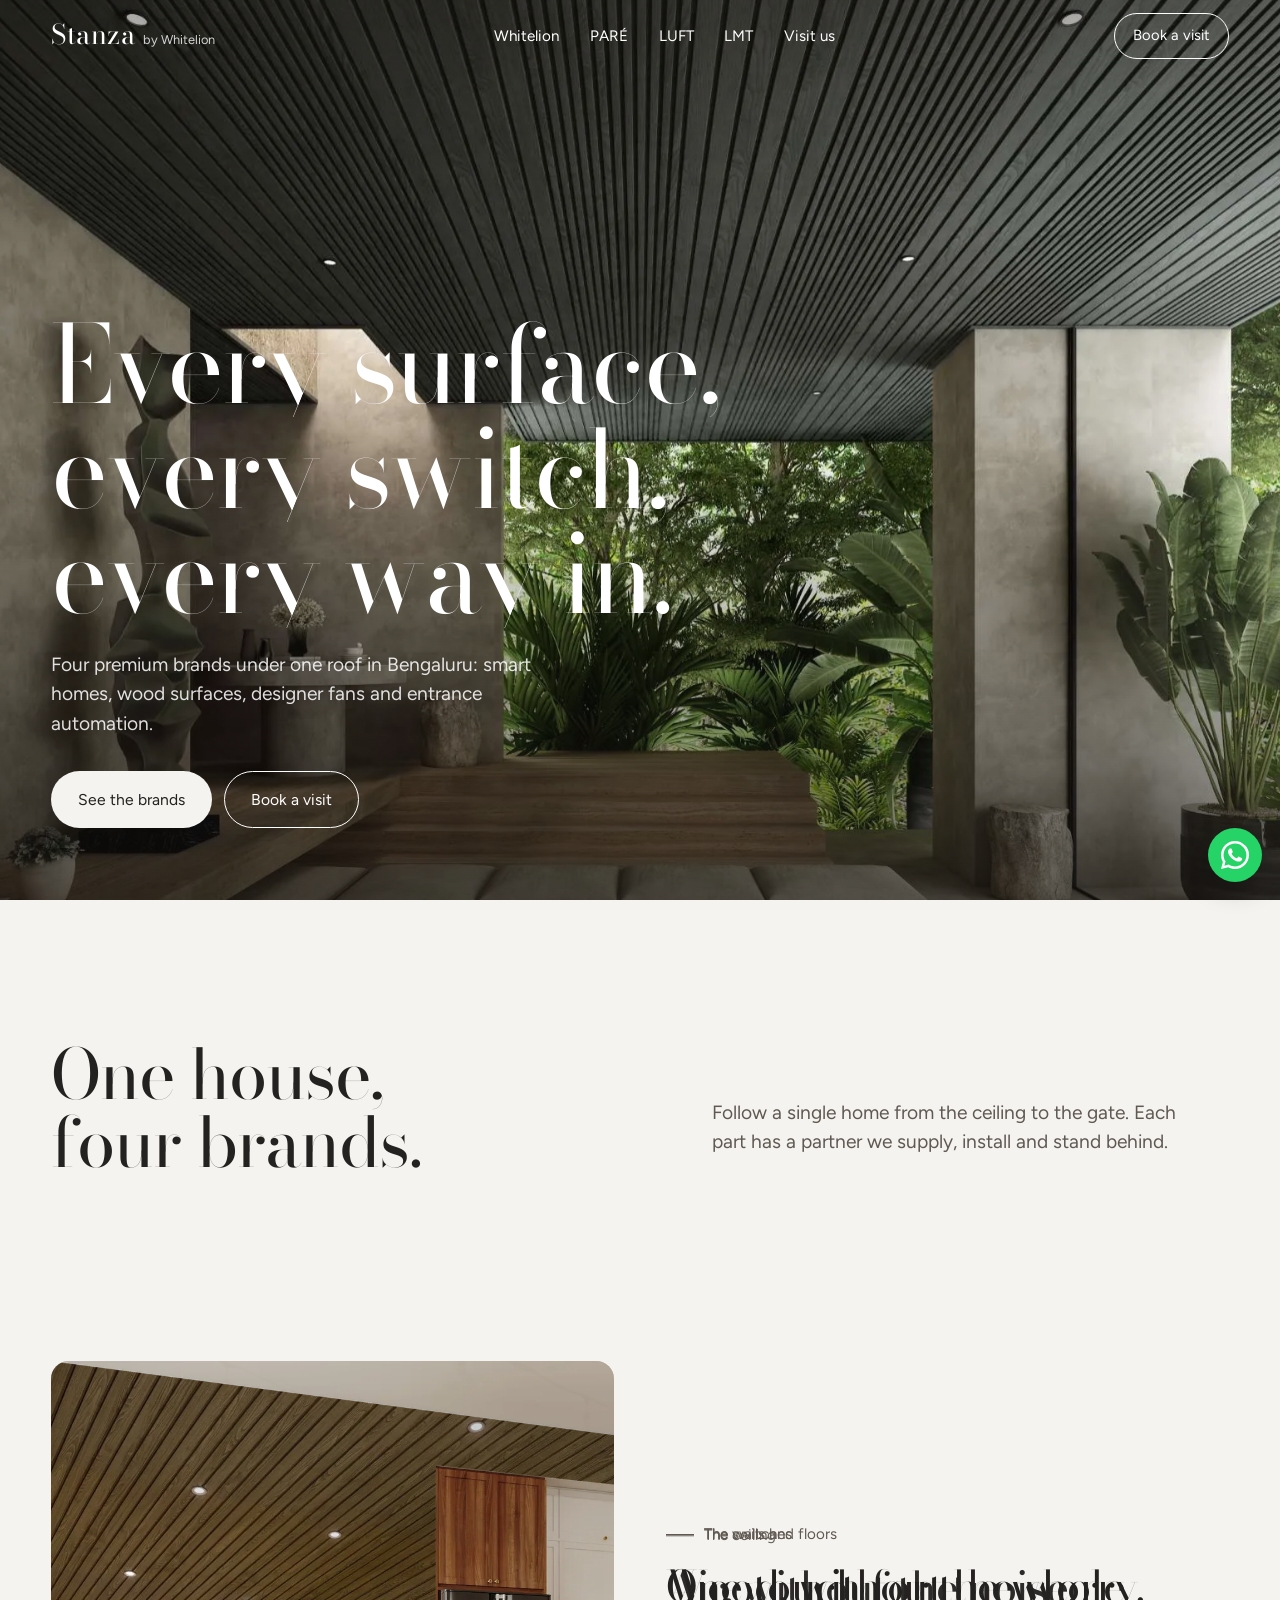
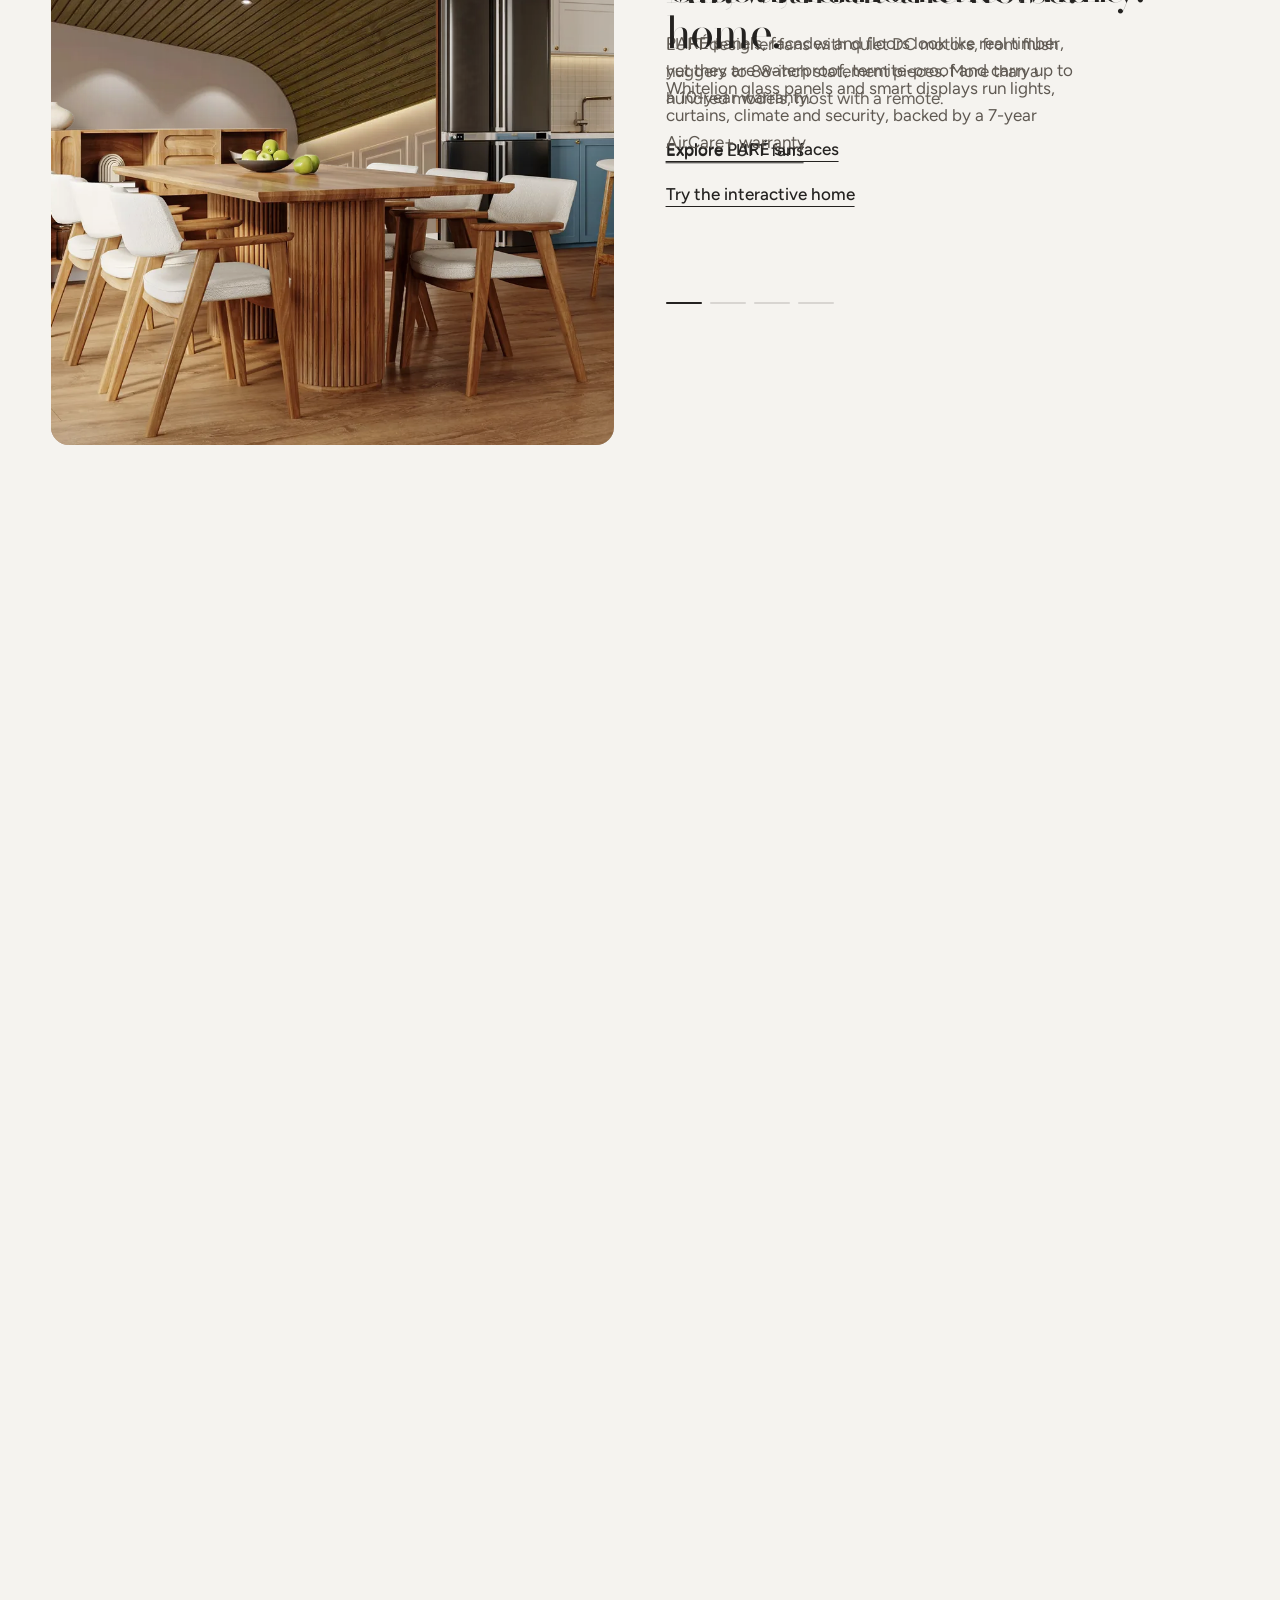
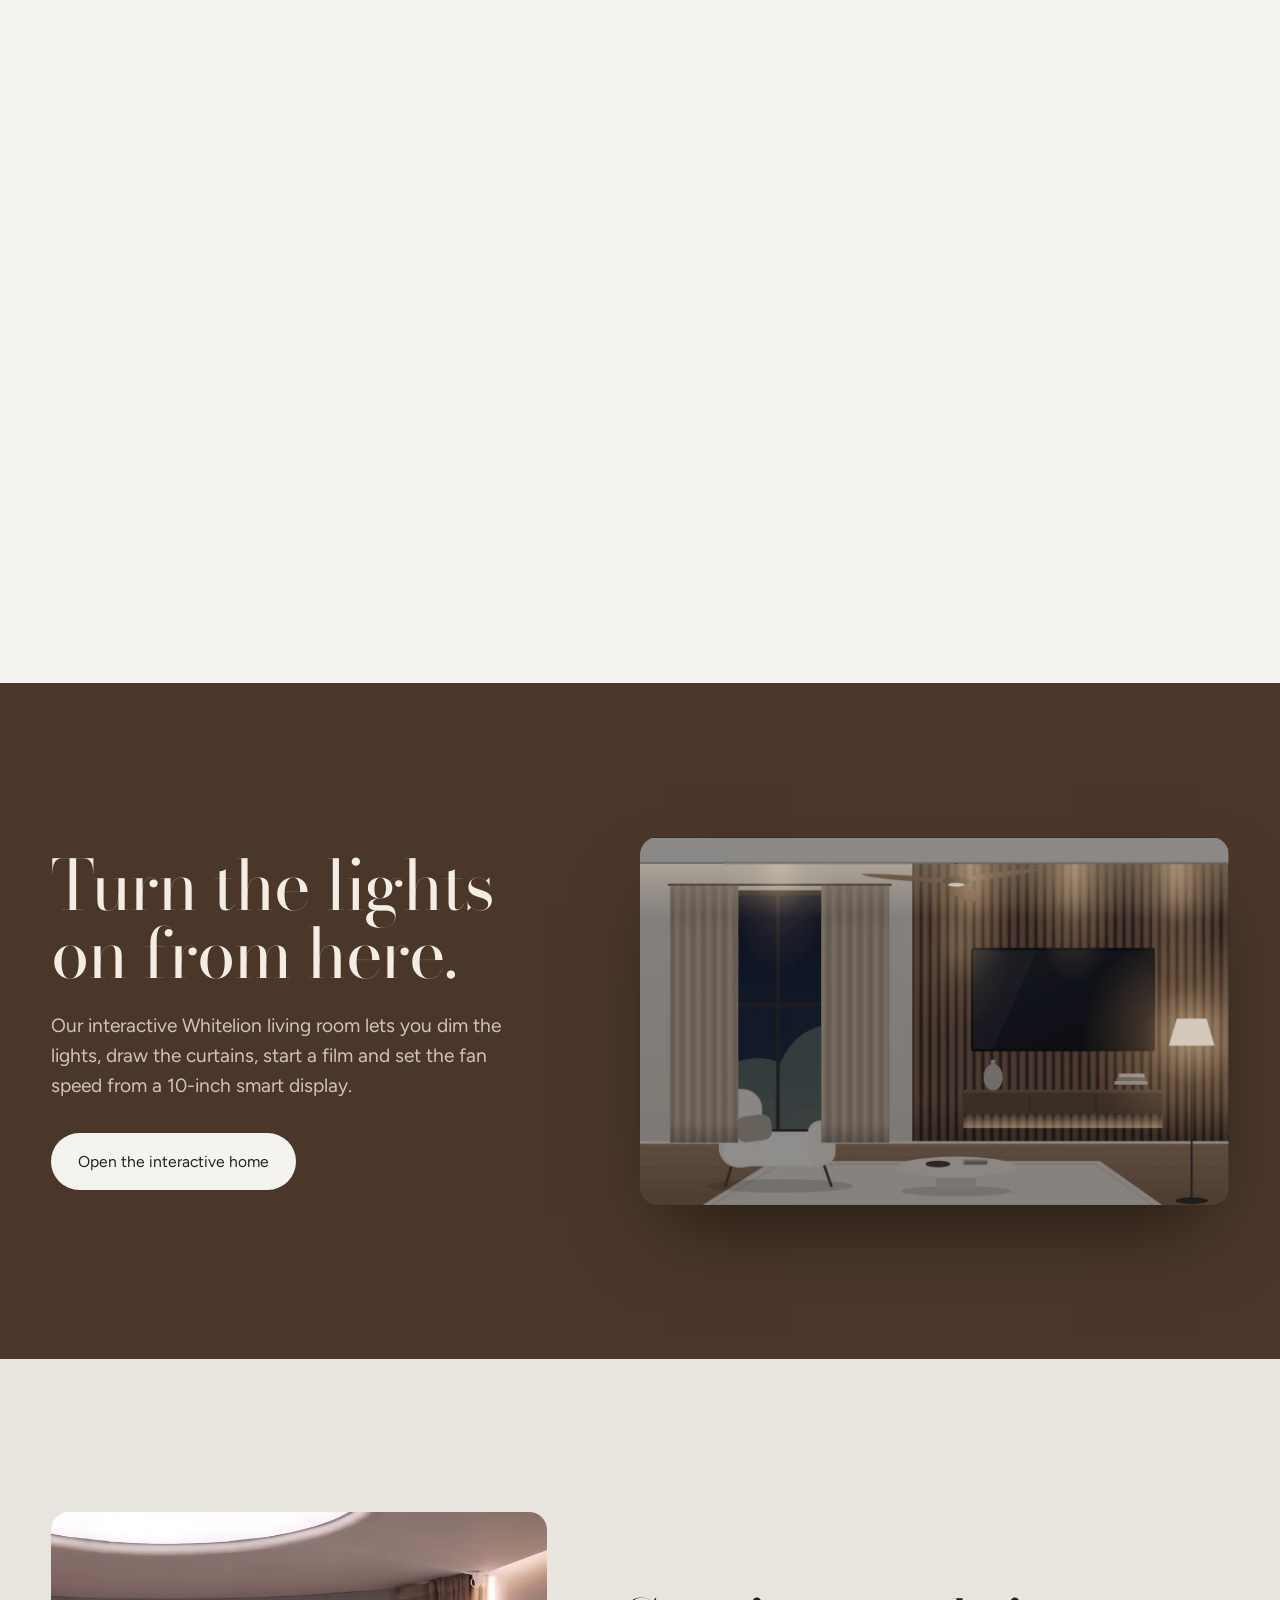
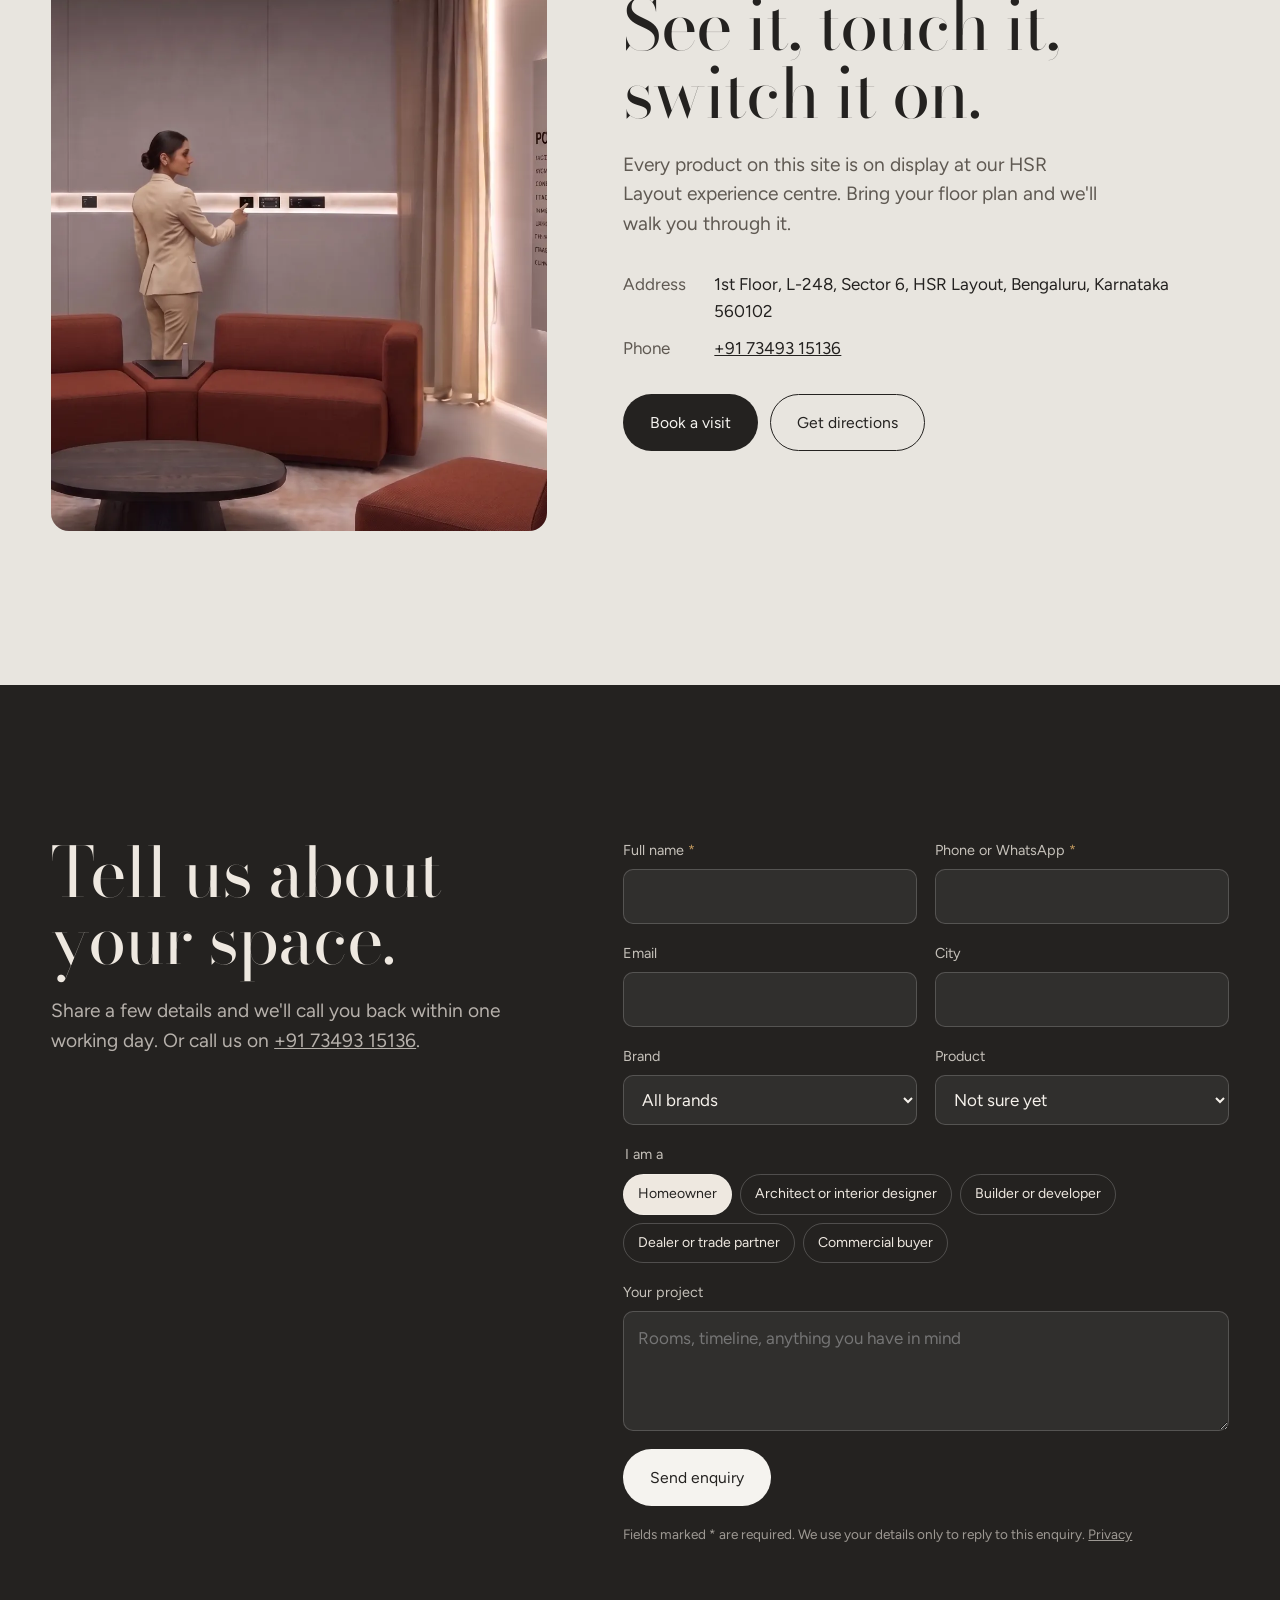
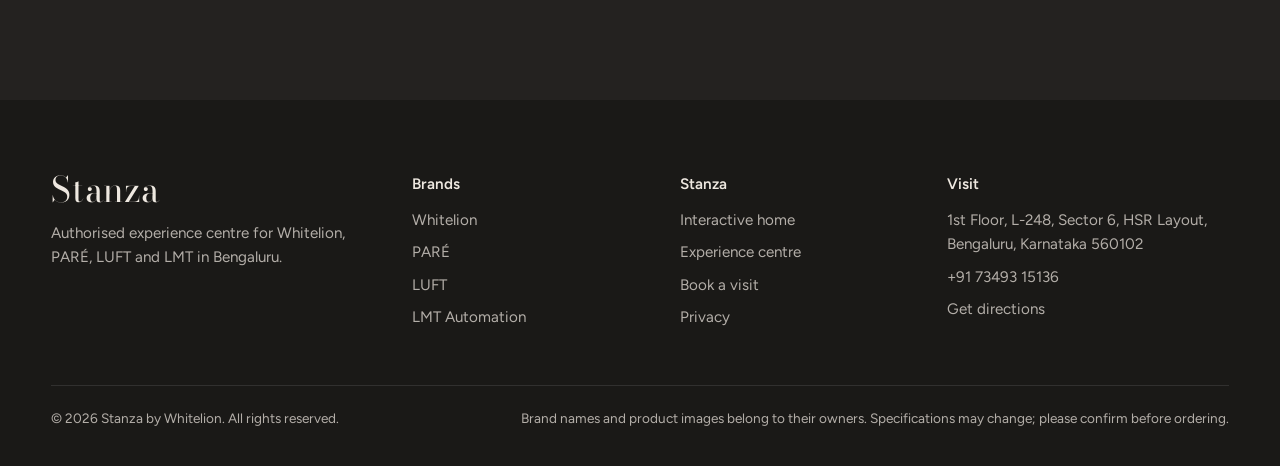
==== index.html @ 54a2aa12 "New Stanza by Whitelion website Static site: home, Whitelion (interactive home + series), PARÉ, LUFT" ====
<!doctype html>
<html lang="en-IN" class="no-js">
<head>
  <meta charset="utf-8">
  <meta name="viewport" content="width=device-width, initial-scale=1">
  <title>Stanza by Whitelion · Smart homes, surfaces, fans and automation in Bengaluru</title>
  <meta name="description" content="Experience centre in HSR Layout, Bengaluru for Whitelion smart homes, PARÉ wood-look surfaces, LUFT designer fans and LMT entrance automation.">
  <link rel="canonical" href="https://stanza-by-whitelion.netlify.app/">
  <meta property="og:type" content="website">
  <meta property="og:site_name" content="Stanza by Whitelion">
  <meta property="og:title" content="Stanza by Whitelion · Smart homes, surfaces, fans and automation in Bengaluru">
  <meta property="og:description" content="Experience centre in HSR Layout, Bengaluru for Whitelion smart homes, PARÉ wood-look surfaces, LUFT designer fans and LMT entrance automation.">
  <meta property="og:image" content="https://stanza-by-whitelion.netlify.app/img/home/hero.webp">
  <meta property="og:url" content="https://stanza-by-whitelion.netlify.app/">
  <meta name="twitter:card" content="summary_large_image">
  <meta name="theme-color" content="#E8E5DF">
  <link rel="icon" href="favicon.svg" type="image/svg+xml">
  <link rel="preload" href="assets/fonts/bodoni-moda.woff" as="font" type="font/woff" crossorigin>
  <link rel="preload" href="assets/fonts/figtree.woff" as="font" type="font/woff" crossorigin>
  <link rel="stylesheet" href="assets/css/style.css">
</head><body>
<a class="skip" href="#main">Skip to content</a>
<header class="site-header on-dark">
  <nav class="nav wrap" aria-label="Main">
    <a class="brand" href="index.html" aria-label="Stanza by Whitelion, home"><span class="brand-word">Stanza</span><span class="brand-by">by Whitelion</span></a>
    <ul class="nav-links"><li><a href="whitelion.html">Whitelion</a></li><li><a href="pare.html">PARÉ</a></li><li><a href="luft.html">LUFT</a></li><li><a href="lmt.html">LMT</a></li><li><a href="index.html#visit">Visit us</a></li></ul>
    <a class="nav-cta" href="#enquire">Book a visit</a>
    <button class="menu-btn" aria-label="Menu" aria-expanded="false"><span></span><span></span></button>
  </nav>
</header>
<main id="main">
<section class="hero" data-dark-hero>
  <div class="hero-media"><img src="img/home/hero.webp" alt="Open living space with a slatted PARÉ ceiling looking onto a tropical garden" fetchpriority="high"></div>
  <div class="hero-copy wrap">
    <h1 class="display h-xl"><span class="hero-line"><span>Every surface,</span></span><span class="hero-line"><span>every switch,</span></span><span class="hero-line"><span>every way in.</span></span></h1>
    <p class="lede">Four premium brands under one roof in Bengaluru: smart homes, wood surfaces, designer fans and entrance automation.</p>
    <div class="btn-row"><a class="btn btn-light" href="#story">See the brands</a><a class="btn btn-ghost" href="#enquire">Book a visit</a></div>
  </div>
</section>

<section class="story" id="story">
  <div class="wrap story-intro">
    <h2 class="display h-l reveal">One house,<br>four brands.</h2>
    <p class="lede reveal">Follow a single home from the ceiling to the gate. Each part has a partner we supply, install and stand behind.</p>
  </div>
  <div class="story-stage">
    <div class="story-pin wrap">
      <div class="story-pics"><img src="img/luft/line-room.webp" alt="Bright room with a slim black LUFT ceiling fan"><img src="img/pare/luxe-1.webp" alt="Living room with a PARÉ LUXE wood ceiling" loading=lazy><img src="img/whitelion/dining.webp" alt="Dining room with a Whitelion smart display on the wall" loading=lazy><img src="img/lmt/pergola-night.webp" alt="Louvered pergola lit at night" loading=lazy></div>
      <div><div class="story-texts"><article class="chapter" style="--pic:url(/img/luft/line-room.webp)"><p class="where">The ceiling</p><h3 class="display h-m">Air, without the noise.</h3><p>LUFT designer fans with quiet DC motors, from flush huggers to 88-inch statement pieces. More than a hundred models, most with a remote.</p><a class="link" href="luft.html">Explore LUFT fans</a></article><article class="chapter" style="--pic:url(/img/pare/luxe-1.webp)"><p class="where">The walls and floors</p><h3 class="display h-m">Wood, without the worry.</h3><p>PARÉ panels, facades and floors look like real timber, yet they are waterproof, termite-proof and carry up to a 10-year warranty.</p><a class="link" href="pare.html">Explore PARÉ surfaces</a></article><article class="chapter" style="--pic:url(/img/whitelion/dining.webp)"><p class="where">The switches</p><h3 class="display h-m">One touch for the whole home.</h3><p>Whitelion glass panels and smart displays run lights, curtains, climate and security, backed by a 7-year AirCare+ warranty.</p><a class="link" href="whitelion.html#live">Try the interactive home</a></article><article class="chapter" style="--pic:url(/img/lmt/pergola-night.webp)"><p class="where">The way in</p><h3 class="display h-m">Arrivals that open themselves.</h3><p>LMT automates gates, garage doors, pergolas and glass roofs, and builds custom moments like a floor that slides over a pool.</p><a class="link" href="lmt.html">Explore LMT automation</a></article></div><div class="story-progress" aria-hidden="true"><i></i><i></i><i></i><i></i></div></div>
    </div>
  </div>
</section>

<section class="teaser section">
  <div class="wrap">
    <div>
      <h2 class="display h-l reveal">Turn the lights on from here.</h2>
      <p class="lede reveal" style="margin:24px 0 32px">Our interactive Whitelion living room lets you dim the lights, draw the curtains, start a film and set the fan speed from a 10-inch smart display.</p>
      <a class="btn btn-light reveal" href="whitelion.html#live">Open the interactive home</a>
    </div>
    <a class="teaser-frame reveal" href="whitelion.html#live" aria-label="Open the interactive home"><img src="img/home/room-preview.webp" alt="Illustrated living room with curtains, a TV on a slatted wood wall, a floor lamp and a ceiling fan" loading="lazy"></a>
  </div>
</section>

<section class="visit section" id="visit">
  <div class="wrap">
    <div class="media reveal"><img src="img/home/experience-centre.webp" alt="Inside the Stanza experience centre" loading="lazy"></div>
    <div>
      <h2 class="display h-l reveal">See it, touch it, switch it on.</h2>
      <p class="lede reveal" style="margin-top:22px">Every product on this site is on display at our HSR Layout experience centre. Bring your floor plan and we'll walk you through it.</p>
      <dl class="reveal"><dt>Address</dt><dd>1st Floor, L-248, Sector 6, HSR Layout, Bengaluru, Karnataka 560102</dd><dt>Phone</dt><dd><a href="tel:+917349315136">+91 73493 15136</a></dd></dl>
      <div class="btn-row reveal"><a class="btn btn-solid" href="#enquire">Book a visit</a><a class="btn btn-ghost" href="https://www.google.com/maps/search/?api=1&query=L-248+Sector+6+HSR+Layout+Bengaluru+560102" target="_blank" rel="noopener">Get directions</a></div>
    </div>
  </div>
</section>

<section class="enquire section" id="enquire">
  <div class="wrap">
    <div>
      <h2 class="display h-l reveal">Tell us about your space.</h2>
      <p class="lede reveal" style="margin-top:22px">Share a few details and we'll call you back within one working day. Or call us on <a href="tel:+917349315136">+91 73493 15136</a>.</p>
    </div>
    <form class="form reveal" name="enquiry" method="POST" action="thanks.html" data-netlify="true" netlify-honeypot="company">
      <input type="hidden" name="form-name" value="enquiry">
      <p class="hidden-field"><label>Company <input name="company" tabindex="-1" autocomplete="off"></label></p>
      <div class="field"><label for="f-name">Full name <span class="req" aria-hidden="true">*</span></label><input id="f-name" name="name" autocomplete="name" required></div>
      <div class="field"><label for="f-phone">Phone or WhatsApp <span class="req" aria-hidden="true">*</span></label><input id="f-phone" name="phone" type="tel" autocomplete="tel" required></div>
      <div class="field"><label for="f-email">Email</label><input id="f-email" name="email" type="email" autocomplete="email"></div>
      <div class="field"><label for="f-city">City</label><input id="f-city" name="city" autocomplete="address-level2" value=""></div>
      <div class="field"><label for="f-brand">Brand</label><select id="f-brand" name="brand"><option value="">All brands</option><option>Whitelion</option><option>PARÉ</option><option>LUFT</option><option>LMT</option></select></div>
      <div class="field"><label for="f-product">Product</label><select id="f-product" name="product"><option value="">Not sure yet</option></select></div>
      <fieldset class="field full roles"><legend>I am a</legend><label><input type="radio" name="role" value="Homeowner" checked><span>Homeowner</span></label><label><input type="radio" name="role" value="Architect or interior designer"><span>Architect or interior designer</span></label><label><input type="radio" name="role" value="Builder or developer"><span>Builder or developer</span></label><label><input type="radio" name="role" value="Dealer or trade partner"><span>Dealer or trade partner</span></label><label><input type="radio" name="role" value="Commercial buyer"><span>Commercial buyer</span></label></fieldset>
      <div class="field full"><label for="f-project">Your project</label><textarea id="f-project" name="project" placeholder="Rooms, timeline, anything you have in mind"></textarea></div>
      <button class="btn btn-light" type="submit">Send enquiry</button>
      <p class="form-note">Fields marked * are required. We use your details only to reply to this enquiry. <a href="privacy.html">Privacy</a></p>
    </form>
  </div>
</section>
</main>
<footer class="site-footer">
  <div class="wrap">
    <div class="foot-grid">
      <div><a class="brand" href="index.html"><span class="brand-word">Stanza</span></a><p style="margin-top:14px;max-width:30ch">Authorised experience centre for Whitelion, PARÉ, LUFT and LMT in Bengaluru.</p></div>
      <div><h4>Brands</h4><ul><li><a href="whitelion.html">Whitelion</a></li><li><a href="pare.html">PARÉ</a></li><li><a href="luft.html">LUFT</a></li><li><a href="lmt.html">LMT Automation</a></li></ul></div>
      <div><h4>Stanza</h4><ul><li><a href="whitelion.html#live">Interactive home</a></li><li><a href="index.html#visit">Experience centre</a></li><li><a href="#enquire">Book a visit</a></li><li><a href="privacy.html">Privacy</a></li></ul></div>
      <div><h4>Visit</h4><ul><li>1st Floor, L-248, Sector 6, HSR Layout, Bengaluru, Karnataka 560102</li><li><a href="tel:+917349315136">+91 73493 15136</a></li><li><a href="https://www.google.com/maps/search/?api=1&query=L-248+Sector+6+HSR+Layout+Bengaluru+560102" target="_blank" rel="noopener">Get directions</a></li></ul></div>
    </div>
    <div class="foot-base"><span>© <span data-year>2026</span> Stanza by Whitelion. All rights reserved.</span><span>Brand names and product images belong to their owners. Specifications may change; please confirm before ordering.</span></div>
  </div>
</footer>
<a class="wa" href="https://wa.me/917349315136" target="_blank" rel="noopener" aria-label="Chat with us on WhatsApp"><svg viewBox="0 0 24 24" aria-hidden="true"><path d="M17.5 14.4c-.3-.1-1.8-.9-2-1-.3-.1-.5-.1-.7.1-.2.3-.8 1-.9 1.2-.2.2-.3.2-.6.1-.3-.1-1.3-.5-2.4-1.5-.9-.8-1.5-1.8-1.7-2.1-.2-.3 0-.5.1-.6l.4-.5c.1-.2.2-.3.3-.5.1-.2 0-.4 0-.5l-.9-2.2c-.2-.6-.5-.5-.7-.5h-.6c-.2 0-.5.1-.8.4-.3.3-1 1-1 2.5s1.1 2.9 1.2 3.1c.1.2 2.1 3.2 5.1 4.5.7.3 1.3.5 1.7.6.7.2 1.4.2 1.9.1.6-.1 1.8-.7 2-1.4.2-.7.2-1.3.2-1.4-.1-.1-.3-.2-.6-.3zM12 21.8c-1.8 0-3.5-.5-5-1.4l-.4-.2-3.7 1 1-3.6-.2-.4C2.7 15.6 2.2 13.8 2.2 12 2.2 6.6 6.6 2.2 12 2.2c2.6 0 5.1 1 6.9 2.9 1.8 1.8 2.9 4.3 2.9 6.9 0 5.4-4.4 9.8-9.8 9.8zm8.4-18.2C18.2 1.3 15.2 0 12 0 5.4 0 0 5.4 0 12c0 2.1.6 4.2 1.6 6L0 24l6.2-1.6c1.8 1 3.8 1.5 5.8 1.5 6.6 0 12-5.4 12-12 0-3.2-1.2-6.2-3.6-8.4z"/></svg></a>
<script src="assets/vendor/gsap.min.js"></script>
<script src="assets/vendor/ScrollTrigger.min.js"></script>
<script src="assets/js/main.js"></script>
</body>
</html>
---- assets/css/style.css ----
/* =========================================================
   STANZA BY WHITELION — main stylesheet
   1. Tokens (colours, fonts, spacing)  ← change the look here
   2. Base
   3. Header and navigation
   4. Shared building blocks
   5. Home page
   6. Brand pages
   7. Interactive Whitelion home
   8. Dialogs (product sheets)
   9. Enquiry form and footer
   10. Motion and accessibility
   ========================================================= */

/* ---------- 1. Tokens ---------- */
@font-face {
  font-family: "Bodoni Moda";
  src: url("../fonts/bodoni-moda.woff") format("woff");
  font-weight: 400 900;
  font-display: swap;
}
@font-face {
  font-family: "Figtree";
  src: url("../fonts/figtree.woff") format("woff");
  font-weight: 300 900;
  font-display: swap;
}

:root {
  /* Palette: limestone walls, graphite text, Whitelion greige, walnut wood, brass light */
  --limestone: #E8E5DF;   /* page background */
  --paper: #F5F3EF;       /* raised surfaces */
  --graphite: #242220;    /* main text */
  --muted: #5F5952;       /* secondary text (AA contrast on limestone) */
  --greige: #A99C8E;      /* Whitelion brand tone */
  --greige-deep: #8C7F71;
  --walnut: #4A3729;      /* deep wood, dark sections */
  --brass: #B8925A;       /* used only for light and focus */
  --line: rgba(36, 34, 32, 0.14);

  --display: "Bodoni Moda", "Didot", "Bodoni 72", Georgia, serif;
  --sans: "Figtree", "Helvetica Neue", Arial, sans-serif;

  --gutter: clamp(16px, 4vw, 56px);
  --max: 1320px;
  --ease: cubic-bezier(0.22, 1, 0.36, 1);   /* soft, Apple-like easing */
  --radius-s: 6px;
  --radius-l: 18px;
}

/* ---------- 2. Base ---------- */
*, *::before, *::after { box-sizing: border-box; }
html { -webkit-text-size-adjust: 100%; scroll-behavior: smooth; }
body {
  margin: 0;
  background: var(--limestone);
  color: var(--graphite);
  font-family: var(--sans);
  font-size: 17px;
  line-height: 1.6;
  -webkit-font-smoothing: antialiased;
  overflow-x: hidden;
}
img { display: block; max-width: 100%; height: auto; }
a { color: inherit; }
button { font: inherit; color: inherit; cursor: pointer; }
h1, h2, h3, h4 { margin: 0; font-weight: 400; }
p { margin: 0 0 1em; }

.display {
  font-family: var(--display);
  font-variation-settings: "opsz" 96;
  font-weight: 400;
  line-height: 0.98;
  letter-spacing: -0.015em;
}
.h-xl { font-size: clamp(3rem, 8.4vw, 8.2rem); }
.h-l  { font-size: clamp(2.4rem, 5.4vw, 5rem); }
.h-m  { font-size: clamp(1.9rem, 3.4vw, 3.1rem); line-height: 1.04; }
.h-s  { font-family: var(--display); font-variation-settings: "opsz" 28; font-size: 1.6rem; line-height: 1.15; }
.lede { font-size: clamp(1.08rem, 1.5vw, 1.3rem); line-height: 1.55; max-width: 40ch; color: var(--muted); }
.small { font-size: 0.875rem; color: var(--muted); }

.wrap { width: min(100% - 2 * var(--gutter), var(--max)); margin-inline: auto; }
.section { padding-block: clamp(80px, 12vw, 168px); }

.skip { position: absolute; left: -9999px; }
.skip:focus { left: 16px; top: 16px; z-index: 100; background: var(--paper); padding: 10px 16px; }

:focus-visible { outline: 2px solid var(--brass); outline-offset: 3px; }

/* ---------- 3. Header ---------- */
.site-header {
  position: fixed; inset: 0 0 auto; z-index: 50;
  transition: background-color .6s var(--ease), color .6s var(--ease), box-shadow .6s var(--ease);
  color: var(--graphite);
}
.site-header.on-dark { color: #fff; }
.site-header.scrolled {
  background: rgba(232, 229, 223, 0.82);
  backdrop-filter: saturate(1.4) blur(18px);
  -webkit-backdrop-filter: saturate(1.4) blur(18px);
  color: var(--graphite);
  box-shadow: 0 1px 0 var(--line);
}
.nav { display: flex; align-items: center; justify-content: space-between; height: 72px; gap: 24px; }
.brand { text-decoration: none; display: flex; align-items: baseline; gap: 8px; white-space: nowrap; }
.brand-word { font-family: var(--display); font-size: 1.7rem; letter-spacing: 0.02em; line-height: 1; }
.brand-by { font-size: 0.8rem; opacity: 0.8; }
.nav-links { display: flex; gap: clamp(16px, 2.4vw, 36px); list-style: none; margin: 0; padding: 0; }
.nav-links a { text-decoration: none; font-size: 0.95rem; padding: 6px 0; background: linear-gradient(currentColor, currentColor) 0 100% / 0 1px no-repeat; transition: background-size .5s var(--ease); }
.nav-links a:hover, .nav-links a[aria-current="page"] { background-size: 100% 1px; }
.nav-cta {
  text-decoration: none; font-size: 0.92rem; padding: 10px 18px; border-radius: 999px;
  border: 1px solid currentColor; transition: background-color .4s var(--ease), color .4s var(--ease);
}
.nav-cta:hover { background: var(--graphite); color: var(--paper); border-color: var(--graphite); }
.menu-btn { display: none; background: none; border: 0; padding: 10px; margin-right: -10px; }
.menu-btn span { display: block; width: 24px; height: 1.5px; background: currentColor; margin: 6px 0; transition: transform .4s var(--ease); }

@media (max-width: 900px) {
  .menu-btn { display: block; }
  .nav-links, .nav-cta { display: none; }
  .site-header.open { background: var(--limestone); color: var(--graphite); }
  .site-header.open .nav-links {
    display: flex; flex-direction: column; position: fixed; inset: 72px 0 0; background: var(--limestone);
    padding: 32px var(--gutter); gap: 8px;
  }
  .site-header.open .nav-links a { font-family: var(--display); font-size: 2.4rem; }
  .site-header.open .menu-btn span:first-child { transform: translateY(3.75px) rotate(45deg); }
  .site-header.open .menu-btn span:last-child { transform: translateY(-3.75px) rotate(-45deg); }
}

/* ---------- 4. Shared blocks ---------- */
.btn {
  display: inline-flex; align-items: center; gap: 10px; text-decoration: none;
  padding: 15px 26px; border-radius: 999px; font-size: 0.98rem; border: 1px solid transparent;
  transition: transform .5s var(--ease), background-color .4s var(--ease), color .4s var(--ease);
}
.btn-solid { background: var(--graphite); color: var(--paper); }
.btn-solid:hover { background: var(--walnut); }
.btn-ghost { border-color: currentColor; background: transparent; }
.btn-ghost:hover { background: rgba(255,255,255,0.12); }
.btn-light { background: var(--paper); color: var(--graphite); }
.btn-row { display: flex; flex-wrap: wrap; gap: 12px; }

.tag { display: inline-block; font-size: 0.82rem; padding: 4px 11px; border-radius: 999px; border: 1px solid var(--line); background: rgba(255,255,255,0.35); }
.tags { display: flex; flex-wrap: wrap; gap: 6px; }

/* Image that slowly zooms out as it scrolls into view (driven by main.js) */
.media { overflow: hidden; border-radius: var(--radius-l); background: #d6d0c7; }
.media img { width: 100%; height: 100%; object-fit: cover; }

/* Reveal: elements fade in once, controlled by main.js */
.reveal { opacity: 0; transform: translateY(28px); }
.no-js .reveal, .reduced .reveal { opacity: 1; transform: none; }

/* ---------- 5. Home ---------- */
.hero {
  position: relative; height: 100svh; min-height: 620px; color: #fff; overflow: hidden;
  display: flex; align-items: flex-end;
}
.hero-media { position: absolute; inset: 0; }
.hero-media img { width: 100%; height: 100%; object-fit: cover; transform-origin: 50% 60%; }
.hero::after {
  content: ""; position: absolute; inset: 0;
  background: linear-gradient(180deg, rgba(20,18,16,0.38) 0%, rgba(20,18,16,0) 30%, rgba(20,18,16,0) 48%, rgba(20,18,16,0.62) 100%);
}
.hero-copy { position: relative; z-index: 2; padding-bottom: clamp(40px, 8vh, 96px); }
.hero h1 { max-width: 11ch; }
.hero .lede { color: rgba(255,255,255,0.86); margin-top: 22px; }
.hero .btn-row { margin-top: 32px; }
.hero-line { display: block; overflow: hidden; }
.hero-line > span { display: block; }

/* "One house" story: one sticky stage, four chapters */
.story { position: relative; background: var(--paper); }
.story-intro { padding-block: clamp(80px, 11vw, 150px) clamp(40px, 6vw, 80px); display: grid; grid-template-columns: 1.2fr 1fr; gap: 40px; align-items: end; }
.story-stage { position: relative; }
.story-pin { height: 100svh; display: grid; grid-template-columns: 1fr 1fr; align-items: center; gap: clamp(24px, 4vw, 72px); }
.story-pics { position: relative; height: min(76svh, 760px); border-radius: var(--radius-l); overflow: hidden; background: #cfc8be; }
.story-pics img { position: absolute; inset: 0; width: 100%; height: 100%; object-fit: cover; opacity: 0; }
.story-pics img:first-child { opacity: 1; }
.story-texts { position: relative; min-height: 360px; }
.chapter { position: absolute; inset: 0 0 auto; opacity: 0; }
.chapter:first-child { opacity: 1; }
.chapter .where { font-size: 0.95rem; color: var(--muted); display: flex; gap: 10px; align-items: center; margin-bottom: 18px; }
.chapter .where::before { content: ""; width: 28px; height: 1px; background: currentColor; }
.chapter p { max-width: 38ch; color: var(--muted); margin-top: 20px; }
.chapter .link { display: inline-block; margin-top: 8px; font-weight: 500; text-underline-offset: 6px; }
.story-progress { display: flex; gap: 8px; margin-top: 40px; }
.story-progress i { display: block; width: 36px; height: 2px; background: var(--line); border-radius: 2px; overflow: hidden; }
.story-progress i::after { content: ""; display: block; height: 100%; width: 100%; background: var(--graphite); transform: scaleX(0); transform-origin: left; transition: transform .6s var(--ease); }
.story-progress i.on::after { transform: scaleX(1); }

@media (max-width: 900px) {
  .story-intro { grid-template-columns: 1fr; }
  .story-pin { height: auto; grid-template-columns: 1fr; gap: 0; }
  .story-pics { display: none; }
  .story-texts { min-height: 0; }
  .story-progress { display: none; }
  .chapter { position: static; opacity: 1; padding-bottom: 64px; }
  .chapter::before { content: ""; display: block; aspect-ratio: 4 / 3; border-radius: var(--radius-l); margin-bottom: 24px; background: var(--pic) center / cover; }
}

/* Teaser for the interactive home */
.teaser { background: var(--walnut); color: #F3EDE5; overflow: hidden; }
.teaser .wrap { display: grid; grid-template-columns: 1fr 1.15fr; gap: clamp(32px, 6vw, 96px); align-items: center; }
.teaser .lede { color: rgba(243, 237, 229, 0.78); }
.teaser-frame { border-radius: var(--radius-l); overflow: hidden; box-shadow: 0 40px 80px -30px rgba(0,0,0,0.6); }
@media (max-width: 900px) { .teaser .wrap { grid-template-columns: 1fr; } }

/* Experience centre */
.visit .wrap { display: grid; grid-template-columns: 0.9fr 1.1fr; gap: clamp(32px, 6vw, 96px); align-items: center; }
.visit .media { aspect-ratio: 4 / 5; }
.visit dl { display: grid; grid-template-columns: auto 1fr; gap: 10px 28px; margin: 32px 0; }
.visit dt { color: var(--muted); }
.visit dd { margin: 0; }
@media (max-width: 900px) { .visit .wrap { grid-template-columns: 1fr; } }

/* ---------- 6. Brand pages ---------- */
.brand-hero { padding-top: 140px; padding-bottom: clamp(48px, 8vw, 96px); }
.brand-hero .wrap { display: grid; grid-template-columns: 1fr 1.05fr; gap: clamp(32px, 5vw, 80px); align-items: end; }
.brand-hero .media { aspect-ratio: 5 / 4; }
.crumbs { font-size: 0.88rem; color: var(--muted); margin-bottom: 28px; }
.crumbs a { text-decoration: none; }
.crumbs a:hover { text-decoration: underline; }
.brand-hero .lede { margin-top: 24px; }
.facts { display: flex; gap: clamp(24px, 4vw, 56px); margin-top: 40px; padding-top: 24px; border-top: 1px solid var(--line); flex-wrap: wrap; }
.facts div { font-size: 0.92rem; color: var(--muted); max-width: 18ch; }
.facts strong { display: block; font-family: var(--display); font-weight: 400; font-size: 1.9rem; color: var(--graphite); line-height: 1.1; margin-bottom: 4px; }
@media (max-width: 900px) {
  .brand-hero { padding-top: 104px; }
  .brand-hero .wrap { grid-template-columns: 1fr; }
}

.section-head { display: grid; grid-template-columns: 1fr 1fr; gap: 32px; align-items: end; margin-bottom: clamp(40px, 6vw, 72px); }
.section-head .lede { justify-self: end; }
@media (max-width: 900px) { .section-head { grid-template-columns: 1fr; } .section-head .lede { justify-self: start; } }

/* Series grid (Whitelion) */
.series-grid { display: grid; grid-template-columns: repeat(12, 1fr); gap: 18px; }
.series-card {
  grid-column: span 4; position: relative; text-align: left; border: 0; padding: 0; background: var(--paper);
  border-radius: var(--radius-l); overflow: hidden; display: flex; flex-direction: column; min-height: 440px;
  transition: transform .7s var(--ease), box-shadow .7s var(--ease);
}
.series-card:nth-child(1), .series-card:nth-child(2) { grid-column: span 6; }
.series-card:hover { transform: translateY(-4px); box-shadow: 0 30px 60px -36px rgba(36,34,32,0.45); }
.series-card .pic { flex: 1; display: grid; place-items: center; padding: 28px; min-height: 260px; }
.series-card .pic img { max-height: 240px; width: auto; object-fit: contain; transition: transform 1s var(--ease); }
.series-card:hover .pic img { transform: scale(1.04); }
.series-card[data-tone="greige"] .pic { background: #B9AEA2; }
.series-card[data-tone="dark"] .pic { background: radial-gradient(120% 100% at 50% 0%, #DCD6CE, #C9C1B6); }
.series-card[data-tone="light"] .pic { background: #E2DDD5; }
.series-card .meta { padding: 22px 24px 26px; }
.series-card .kind { font-size: 0.85rem; color: var(--muted); }
.series-card h3 { font-family: var(--display); font-size: 1.75rem; line-height: 1.1; margin: 4px 0 8px; }
.series-card p { margin: 0; color: var(--muted); font-size: 0.95rem; }
.series-card .count { position: absolute; top: 18px; right: 18px; font-size: 0.8rem; background: rgba(245,243,239,0.85); padding: 4px 10px; border-radius: 999px; }
@media (max-width: 1000px) { .series-card, .series-card:nth-child(1), .series-card:nth-child(2) { grid-column: span 6; } }
@media (max-width: 640px) { .series-card, .series-card:nth-child(1), .series-card:nth-child(2) { grid-column: span 12; min-height: 0; } }

/* Six control methods */
.methods { display: grid; grid-template-columns: repeat(6, 1fr); border-top: 1px solid var(--line); }
.methods div { padding: 24px 18px 8px 0; border-right: 1px solid var(--line); margin-right: 18px; }
.methods div:last-child { border-right: 0; }
.methods strong { display: block; font-family: var(--display); font-weight: 400; font-size: 1.45rem; margin-bottom: 6px; }
.methods span { font-size: 0.9rem; color: var(--muted); }
@media (max-width: 1000px) { .methods { grid-template-columns: repeat(3, 1fr); } .methods div:nth-child(3) { border-right: 0; } }
@media (max-width: 560px) { .methods { grid-template-columns: 1fr 1fr; } .methods div { border-right: 0; } }

/* Warranty + installation band */
.care { background: var(--paper); }
.care .wrap { display: grid; grid-template-columns: 0.8fr 1.2fr; gap: clamp(32px, 6vw, 96px); }
.care-badge { display: flex; gap: 24px; align-items: center; margin-top: 28px; }
.care-badge img { width: 120px; }
.steps { list-style: none; margin: 0; padding: 0; counter-reset: s; }
.steps li { counter-increment: s; display: grid; grid-template-columns: 56px 1fr; gap: 8px 16px; padding: 22px 0; border-top: 1px solid var(--line); }
.steps li::before { content: counter(s); font-family: var(--display); font-size: 1.6rem; line-height: 1.1; color: var(--greige-deep); grid-row: span 2; }
.steps strong { font-weight: 600; }
.steps p { margin: 0; color: var(--muted); }
@media (max-width: 900px) { .care .wrap { grid-template-columns: 1fr; } }

/* PARÉ series switcher */
.tabs { display: flex; gap: 6px; flex-wrap: wrap; margin-bottom: 40px; position: sticky; top: 84px; z-index: 5; }
.tab { border: 1px solid var(--line); background: var(--paper); padding: 10px 18px; border-radius: 999px; font-size: 0.95rem; transition: background-color .4s var(--ease), color .4s var(--ease); }
.tab[aria-selected="true"] { background: var(--graphite); color: var(--paper); border-color: var(--graphite); }
.series-panel { display: grid; grid-template-columns: 1.15fr 1fr; gap: clamp(32px, 5vw, 72px); }
.series-panel[hidden] { display: none; }
.gallery { position: relative; }
.gallery .main { aspect-ratio: 4 / 3; border-radius: var(--radius-l); overflow: hidden; position: relative; background: #d6d0c7; }
.gallery .main img { position: absolute; inset: 0; width: 100%; height: 100%; object-fit: cover; transition: opacity .9s var(--ease), transform 1.6s var(--ease); }
.gallery .main img.out { opacity: 0; transform: scale(1.04); }
.thumbs { display: flex; gap: 8px; margin-top: 10px; }
.thumbs button { border: 0; padding: 0; width: 76px; aspect-ratio: 4 / 3; border-radius: var(--radius-s); overflow: hidden; opacity: 0.55; transition: opacity .4s; background: none; }
.thumbs button[aria-pressed="true"], .thumbs button:hover { opacity: 1; }
.thumbs img { width: 100%; height: 100%; object-fit: cover; }
.panel-copy h3 { font-family: var(--display); font-size: clamp(2.2rem, 4vw, 3.4rem); line-height: 1; }
.panel-copy .kind { color: var(--muted); margin: 10px 0 18px; }
.warranty-pill { display: inline-flex; align-items: center; gap: 8px; margin: 6px 0 22px; padding: 8px 14px; border-radius: 999px; background: var(--walnut); color: #F3EDE5; font-size: 0.9rem; }
.warranty-pill.unknown { background: transparent; color: var(--muted); border: 1px dashed var(--line); }
.list-plain { list-style: none; padding: 0; margin: 0 0 28px; }
.list-plain li { padding: 12px 0; border-top: 1px solid var(--line); display: grid; grid-template-columns: 9rem 1fr; gap: 16px; }
.list-plain li b { font-weight: 600; }
.list-plain li span { color: var(--muted); }
.shades { display: flex; flex-wrap: wrap; gap: 10px; margin: 10px 0 28px; }
.shade { display: flex; flex-direction: column; gap: 6px; width: 72px; font-size: 0.75rem; color: var(--muted); line-height: 1.25; }
.shade i { display: block; height: 44px; border-radius: 4px; box-shadow: inset 0 0 0 1px rgba(0,0,0,0.08); background-image: repeating-linear-gradient(90deg, rgba(255,255,255,0.06) 0 3px, rgba(0,0,0,0.05) 3px 5px); }
.label { font-weight: 600; font-size: 0.95rem; margin-bottom: 6px; }
@media (max-width: 900px) { .series-panel { grid-template-columns: 1fr; } .tabs { top: 76px; overflow-x: auto; flex-wrap: nowrap; padding-bottom: 4px; } .tab { flex: none; } .list-plain li { grid-template-columns: 1fr; gap: 2px; } }

/* LUFT fan finder */
.finder { display: grid; grid-template-columns: 260px 1fr; gap: clamp(24px, 4vw, 56px); align-items: start; }
.filters { position: sticky; top: 96px; }
.filters fieldset { border: 0; padding: 0; margin: 0 0 26px; }
.filters legend { font-weight: 600; font-size: 0.95rem; margin-bottom: 10px; }
.chips { display: flex; flex-wrap: wrap; gap: 6px; }
.chip { border: 1px solid var(--line); background: var(--paper); border-radius: 999px; padding: 7px 13px; font-size: 0.88rem; transition: background-color .3s, color .3s; }
.chip[aria-pressed="true"] { background: var(--graphite); color: var(--paper); border-color: var(--graphite); }
.result-count { color: var(--muted); margin-bottom: 18px; }
.fan-grid { display: grid; grid-template-columns: repeat(auto-fill, minmax(220px, 1fr)); gap: 14px; }
.fan-card { border: 0; padding: 0; text-align: left; background: var(--paper); border-radius: var(--radius-l); overflow: hidden; transition: transform .6s var(--ease), box-shadow .6s var(--ease); }
.fan-card:hover { transform: translateY(-3px); box-shadow: 0 24px 50px -32px rgba(36,34,32,0.5); }
.fan-card .pic { aspect-ratio: 1; background: linear-gradient(180deg, #EFECE7, #E2DDD5); display: grid; place-items: center; padding: 18px; }
.fan-card .pic img { max-height: 100%; width: auto; object-fit: contain; }
.fan-card .pic.photo { padding: 0; }
.fan-card .pic.photo img { width: 100%; height: 100%; object-fit: cover; }
.fan-card .meta { padding: 14px 16px 18px; }
.fan-card h3 { font-family: var(--display); font-size: 1.3rem; line-height: 1.15; }
.fan-card .spec { font-size: 0.85rem; color: var(--muted); margin-top: 4px; }
.empty { padding: 48px; text-align: center; background: var(--paper); border-radius: var(--radius-l); color: var(--muted); }
@media (max-width: 860px) { .finder { grid-template-columns: 1fr; } .filters { position: static; } }

.install-tabs { display: grid; grid-template-columns: repeat(3, 1fr); gap: 18px; }
.install-tabs article { background: var(--paper); border-radius: var(--radius-l); padding: 28px; }
.install-tabs h3 { font-family: var(--display); font-size: 1.5rem; margin-bottom: 10px; }
.install-tabs p { color: var(--muted); margin: 0; }
@media (max-width: 900px) { .install-tabs { grid-template-columns: 1fr; } }

/* LMT groups */
.lmt-group { padding-block: clamp(56px, 8vw, 104px); border-top: 1px solid var(--line); }
.lmt-head { display: grid; grid-template-columns: 1fr 1fr; gap: 32px; align-items: end; margin-bottom: 40px; }
.lmt-items { display: grid; grid-template-columns: repeat(3, 1fr); gap: 18px; }
.lmt-item .media { aspect-ratio: 4 / 3; margin-bottom: 14px; }
.lmt-item h3 { font-family: var(--display); font-size: 1.45rem; line-height: 1.15; margin-bottom: 6px; }
.lmt-item p { color: var(--muted); font-size: 0.95rem; margin: 0; }
.lmt-item.text-only { background: var(--paper); border-radius: var(--radius-l); padding: 26px; }
@media (max-width: 1000px) { .lmt-items { grid-template-columns: 1fr 1fr; } }
@media (max-width: 640px) { .lmt-items { grid-template-columns: 1fr; } .lmt-head { grid-template-columns: 1fr; } }

/* Cross-links to the other brands */
.others { display: grid; grid-template-columns: repeat(3, 1fr); gap: 18px; }
.other { text-decoration: none; display: block; }
.other .media { aspect-ratio: 4 / 3; margin-bottom: 14px; }
.other .media img { transition: transform 1.2s var(--ease); }
.other:hover .media img { transform: scale(1.04); }
.other strong { font-family: var(--display); font-weight: 400; font-size: 1.6rem; display: block; }
.other span { color: var(--muted); font-size: 0.95rem; }
@media (max-width: 760px) { .others { grid-template-columns: 1fr; } }

/* ---------- 7. Interactive Whitelion home ---------- */
.live { background: #1C1A18; color: #EEE8E0; padding-block: clamp(72px, 10vw, 140px); }
.live .section-head .lede { color: rgba(238, 232, 224, 0.72); }
.live-grid { display: grid; grid-template-columns: minmax(0, 1.75fr) minmax(320px, 1fr); gap: clamp(20px, 3vw, 40px); align-items: center; }
.room { position: relative; border-radius: var(--radius-l); overflow: hidden; aspect-ratio: 16 / 10; background: #2a2622; box-shadow: 0 40px 90px -40px rgba(0,0,0,0.8); }
.room svg { display: block; width: 100%; height: 100%; }
.room-hint { position: absolute; left: 16px; bottom: 14px; font-size: 0.82rem; color: rgba(255,255,255,0.75); background: rgba(0,0,0,0.35); padding: 6px 12px; border-radius: 999px; backdrop-filter: blur(6px); }

/* The 10-inch AirDisplay mock-up */
.panel {
  background: linear-gradient(160deg, #3a3835, #121110 60%);
  border-radius: 26px; padding: 14px; box-shadow: 0 30px 70px -30px rgba(0,0,0,0.9), inset 0 1px 0 rgba(255,255,255,0.12);
}
.screen { border-radius: 16px; background: radial-gradient(140% 90% at 0% 0%, #2c2f35 0%, #15171b 60%); padding: 18px; color: #F1F1F1; font-family: var(--sans); }
.screen-top { display: flex; justify-content: space-between; align-items: baseline; margin-bottom: 14px; }
.screen-time { font-size: 1.9rem; font-weight: 300; letter-spacing: 0.02em; line-height: 1; }
.screen-room { font-size: 0.85rem; color: #A9ADB5; }
.tiles { display: grid; grid-template-columns: 1fr 1fr; gap: 10px; }
.tile {
  position: relative; border: 0; text-align: left; border-radius: 14px; padding: 14px; min-height: 104px;
  background: rgba(255,255,255,0.07); color: #E9E9EA; display: flex; flex-direction: column; justify-content: space-between;
  transition: background-color .5s var(--ease), color .5s var(--ease);
}
.tile.on { background: #F2EDE6; color: #1b1b1b; }
.tile .t-name { font-weight: 600; font-size: 0.95rem; }
.tile .t-state { font-size: 0.82rem; opacity: 0.7; }
.tile svg { width: 26px; height: 26px; }
.tile-wide { grid-column: span 2; min-height: 0; flex-direction: row; align-items: center; gap: 12px; }
.slider { flex: 1; -webkit-appearance: none; appearance: none; height: 30px; background: transparent; }
.slider::-webkit-slider-runnable-track { height: 6px; border-radius: 6px; background: linear-gradient(90deg, var(--brass) var(--v, 50%), rgba(255,255,255,0.18) var(--v, 50%)); }
.slider::-moz-range-track { height: 6px; border-radius: 6px; background: rgba(255,255,255,0.18); }
.slider::-moz-range-progress { height: 6px; border-radius: 6px; background: var(--brass); }
.slider::-webkit-slider-thumb { -webkit-appearance: none; width: 20px; height: 20px; margin-top: -7px; border-radius: 50%; background: #fff; box-shadow: 0 2px 6px rgba(0,0,0,0.4); }
.slider::-moz-range-thumb { width: 20px; height: 20px; border: 0; border-radius: 50%; background: #fff; }
.fan-speeds { display: flex; gap: 4px; }
.fan-speeds button { border: 0; width: 34px; height: 30px; border-radius: 8px; background: rgba(255,255,255,0.1); color: #ddd; font-size: 0.85rem; }
.fan-speeds button[aria-pressed="true"] { background: #F2EDE6; color: #111; }
.scenes { display: grid; grid-template-columns: repeat(4, 1fr); gap: 8px; margin-top: 12px; }
.scene { border: 1px solid rgba(255,255,255,0.14); background: transparent; color: #E9E9EA; border-radius: 12px; padding: 10px 4px; font-size: 0.8rem; transition: background-color .4s, color .4s; }
.scene[aria-pressed="true"] { background: var(--brass); border-color: var(--brass); color: #16130f; }
.daynight { display: flex; justify-content: center; gap: 6px; margin-top: 18px; }
.daynight button { border: 1px solid rgba(255,255,255,0.2); background: none; color: #ddd; border-radius: 999px; padding: 6px 14px; font-size: 0.82rem; }
.daynight button[aria-pressed="true"] { background: #EEE8E0; color: #1c1a18; }
.live-note { color: rgba(238,232,224,0.6); font-size: 0.85rem; margin-top: 18px; text-align: center; }
@media (max-width: 980px) { .live-grid { grid-template-columns: 1fr; } .panel { max-width: 520px; margin-inline: auto; width: 100%; } }

/* ---------- 8. Dialogs ---------- */
dialog.sheet {
  width: min(1100px, 100% - 24px); max-height: calc(100svh - 48px); padding: 0; border: 0; border-radius: 22px;
  background: var(--paper); color: var(--graphite); overflow: hidden; box-shadow: 0 50px 120px -30px rgba(0,0,0,0.5);
}
dialog.sheet::backdrop { background: rgba(28, 26, 24, 0.5); backdrop-filter: blur(6px); }
.sheet-inner { max-height: calc(100svh - 48px); overflow: auto; overscroll-behavior: contain; }
.sheet-head { position: sticky; top: 0; z-index: 2; display: flex; justify-content: space-between; align-items: center; gap: 16px; padding: 18px 24px; background: rgba(245,243,239,0.92); backdrop-filter: blur(10px); border-bottom: 1px solid var(--line); }
.sheet-head h2 { font-family: var(--display); font-size: 1.7rem; line-height: 1.1; }
.close { border: 1px solid var(--line); background: var(--paper); border-radius: 999px; width: 40px; height: 40px; font-size: 1.3rem; line-height: 1; flex: none; }
.sheet-body { padding: 24px; }
.product-list { display: grid; gap: 14px; }
.product { display: grid; grid-template-columns: 220px 1fr; gap: 24px; padding: 20px; border-radius: 16px; background: var(--limestone); }
.product .pic { background: #E2DDD5; border-radius: 12px; display: grid; place-items: center; padding: 14px; min-height: 180px; }
.product .pic img { max-height: 190px; width: auto; object-fit: contain; }
.product h3 { font-family: var(--display); font-size: 1.7rem; line-height: 1.1; }
.product .tagline { color: var(--muted); margin: 4px 0 10px; }
.product ul { margin: 8px 0 14px; padding-left: 18px; columns: 2; column-gap: 28px; font-size: 0.94rem; }
.product li { break-inside: avoid; margin-bottom: 3px; }
.product .row { display: flex; flex-wrap: wrap; gap: 6px 18px; align-items: center; font-size: 0.9rem; }
.product .row b { font-weight: 600; }
.sheet-foot { margin-top: 18px; padding: 20px; border-radius: 16px; background: var(--walnut); color: #F3EDE5; display: flex; gap: 18px; align-items: center; flex-wrap: wrap; justify-content: space-between; }
.sheet-foot img { width: 64px; }
@media (max-width: 720px) { .product { grid-template-columns: 1fr; } .product ul { columns: 1; } }

.fan-detail { display: grid; grid-template-columns: 1fr 1fr; gap: 24px; }
.fan-detail .pic { background: linear-gradient(180deg, #EFECE7, #E2DDD5); border-radius: 16px; display: grid; place-items: center; padding: 24px; aspect-ratio: 1; }
.fan-detail .pic img { max-height: 100%; object-fit: contain; }
.fan-detail .room-pic { border-radius: 16px; overflow: hidden; aspect-ratio: 1; }
.fan-detail .room-pic img { width: 100%; height: 100%; object-fit: cover; }
.spec-table { width: 100%; border-collapse: collapse; margin: 18px 0; }
.spec-table th, .spec-table td { text-align: left; padding: 11px 0; border-top: 1px solid var(--line); font-weight: 400; }
.spec-table th { color: var(--muted); width: 40%; }
@media (max-width: 720px) { .fan-detail { grid-template-columns: 1fr; } }

/* ---------- 9. Enquiry and footer ---------- */
.enquire { background: var(--graphite); color: #EEE8E0; }
.enquire .wrap { display: grid; grid-template-columns: 0.9fr 1.1fr; gap: clamp(32px, 6vw, 96px); }
.enquire .lede { color: rgba(238,232,224,0.72); }
.form { display: grid; grid-template-columns: 1fr 1fr; gap: 18px; }
.field { display: flex; flex-direction: column; gap: 7px; }
.field.full { grid-column: span 2; }
.field label, .field legend { font-size: 0.9rem; color: rgba(238,232,224,0.8); }
.req { color: var(--brass); }
.field input, .field select, .field textarea {
  font: inherit; color: #F5F1EB; background: rgba(255,255,255,0.06); border: 1px solid rgba(255,255,255,0.18);
  border-radius: 10px; padding: 13px 14px; transition: border-color .3s, background-color .3s;
}
.field select option { color: #111; }
.field input:focus, .field select:focus, .field textarea:focus { outline: none; border-color: var(--brass); background: rgba(255,255,255,0.1); }
.field textarea { min-height: 120px; resize: vertical; }
.roles { display: flex; flex-direction: row; flex-wrap: wrap; gap: 8px; border: 0; padding: 0; margin: 0; }
.roles legend { margin-bottom: 8px; }
.roles label { cursor: pointer; }
.roles input { position: absolute; opacity: 0; pointer-events: none; }
.roles span { display: inline-block; padding: 8px 14px; border: 1px solid rgba(255,255,255,0.2); border-radius: 999px; font-size: 0.88rem; color: #EEE8E0; transition: background-color .3s, color .3s; }
.roles input:checked + span { background: #EEE8E0; color: var(--graphite); }
.roles input:focus-visible + span { outline: 2px solid var(--brass); outline-offset: 2px; }
.form .btn { justify-self: start; }
.form-note { grid-column: span 2; font-size: 0.85rem; color: rgba(238,232,224,0.6); margin: 0; }
.hidden-field { display: none !important; }
@media (max-width: 760px) { .enquire .wrap { grid-template-columns: 1fr; } .form { grid-template-columns: 1fr; } .field.full, .form-note { grid-column: auto; } }

.site-footer { background: #1A1917; color: rgba(238,232,224,0.72); padding-block: 72px 36px; font-size: 0.95rem; }
.foot-grid { display: grid; grid-template-columns: 1.4fr 1fr 1fr 1.2fr; gap: 32px; }
.site-footer h4 { color: #EEE8E0; font-weight: 600; font-size: 0.95rem; margin-bottom: 12px; }
.site-footer ul { list-style: none; padding: 0; margin: 0; display: grid; gap: 8px; }
.site-footer a { text-decoration: none; }
.site-footer a:hover { color: #fff; text-decoration: underline; }
.site-footer .brand-word { color: #EEE8E0; font-size: 2.2rem; }
.foot-base { margin-top: 56px; padding-top: 22px; border-top: 1px solid rgba(255,255,255,0.1); display: flex; justify-content: space-between; gap: 16px; flex-wrap: wrap; font-size: 0.85rem; }
@media (max-width: 860px) { .foot-grid { grid-template-columns: 1fr 1fr; } }

.wa {
  position: fixed; right: 18px; bottom: 18px; z-index: 40; width: 54px; height: 54px; border-radius: 50%;
  background: #25D366; display: grid; place-items: center; box-shadow: 0 10px 30px -8px rgba(0,0,0,0.45);
  transition: transform .5s var(--ease);
}
.wa:hover { transform: scale(1.06); }
.wa svg { width: 28px; height: 28px; fill: #fff; }

/* ---------- 10. Motion and accessibility ---------- */
/* Smooth page-to-page cross-fade (Chrome, Edge, Safari 18+). Other browsers simply navigate normally. */
@view-transition { navigation: auto; }
::view-transition-old(root), ::view-transition-new(root) { animation-duration: .7s; animation-timing-function: cubic-bezier(0.22, 1, 0.36, 1); }

@media (prefers-reduced-motion: reduce) {
  *, *::before, *::after { animation-duration: 0.01ms !important; transition-duration: 0.01ms !important; scroll-behavior: auto !important; }
  .reveal { opacity: 1; transform: none; }
  @view-transition { navigation: none; }
}

/* Room details */
.room .hot { cursor: pointer; outline: none; }
.room .hot:focus-visible { stroke: var(--brass); stroke-width: 4; }
.room .film { animation: film 26s ease-in-out infinite alternate; }
@keyframes film { from { transform: translateX(0); } to { transform: translateX(-220px); } }
.sr-only { position: absolute; width: 1px; height: 1px; overflow: hidden; clip: rect(0 0 0 0); white-space: nowrap; }
.fan-card { display: flex; flex-direction: column; }
.fan-card .meta, .series-card .meta { display: block; }
.fan-card .pic:not(.photo) img, .fan-detail .pic img, .product .pic img { mix-blend-mode: multiply; }
/* On phones the room stays in view while you use the panel below it */
@media (max-width: 980px) {
  .live-grid > div:first-child { position: sticky; top: 64px; z-index: 3; background: #1C1A18; padding-top: 8px; }
  .room-hint { display: none; }
}
html:has(dialog[open]) { overflow: hidden; }
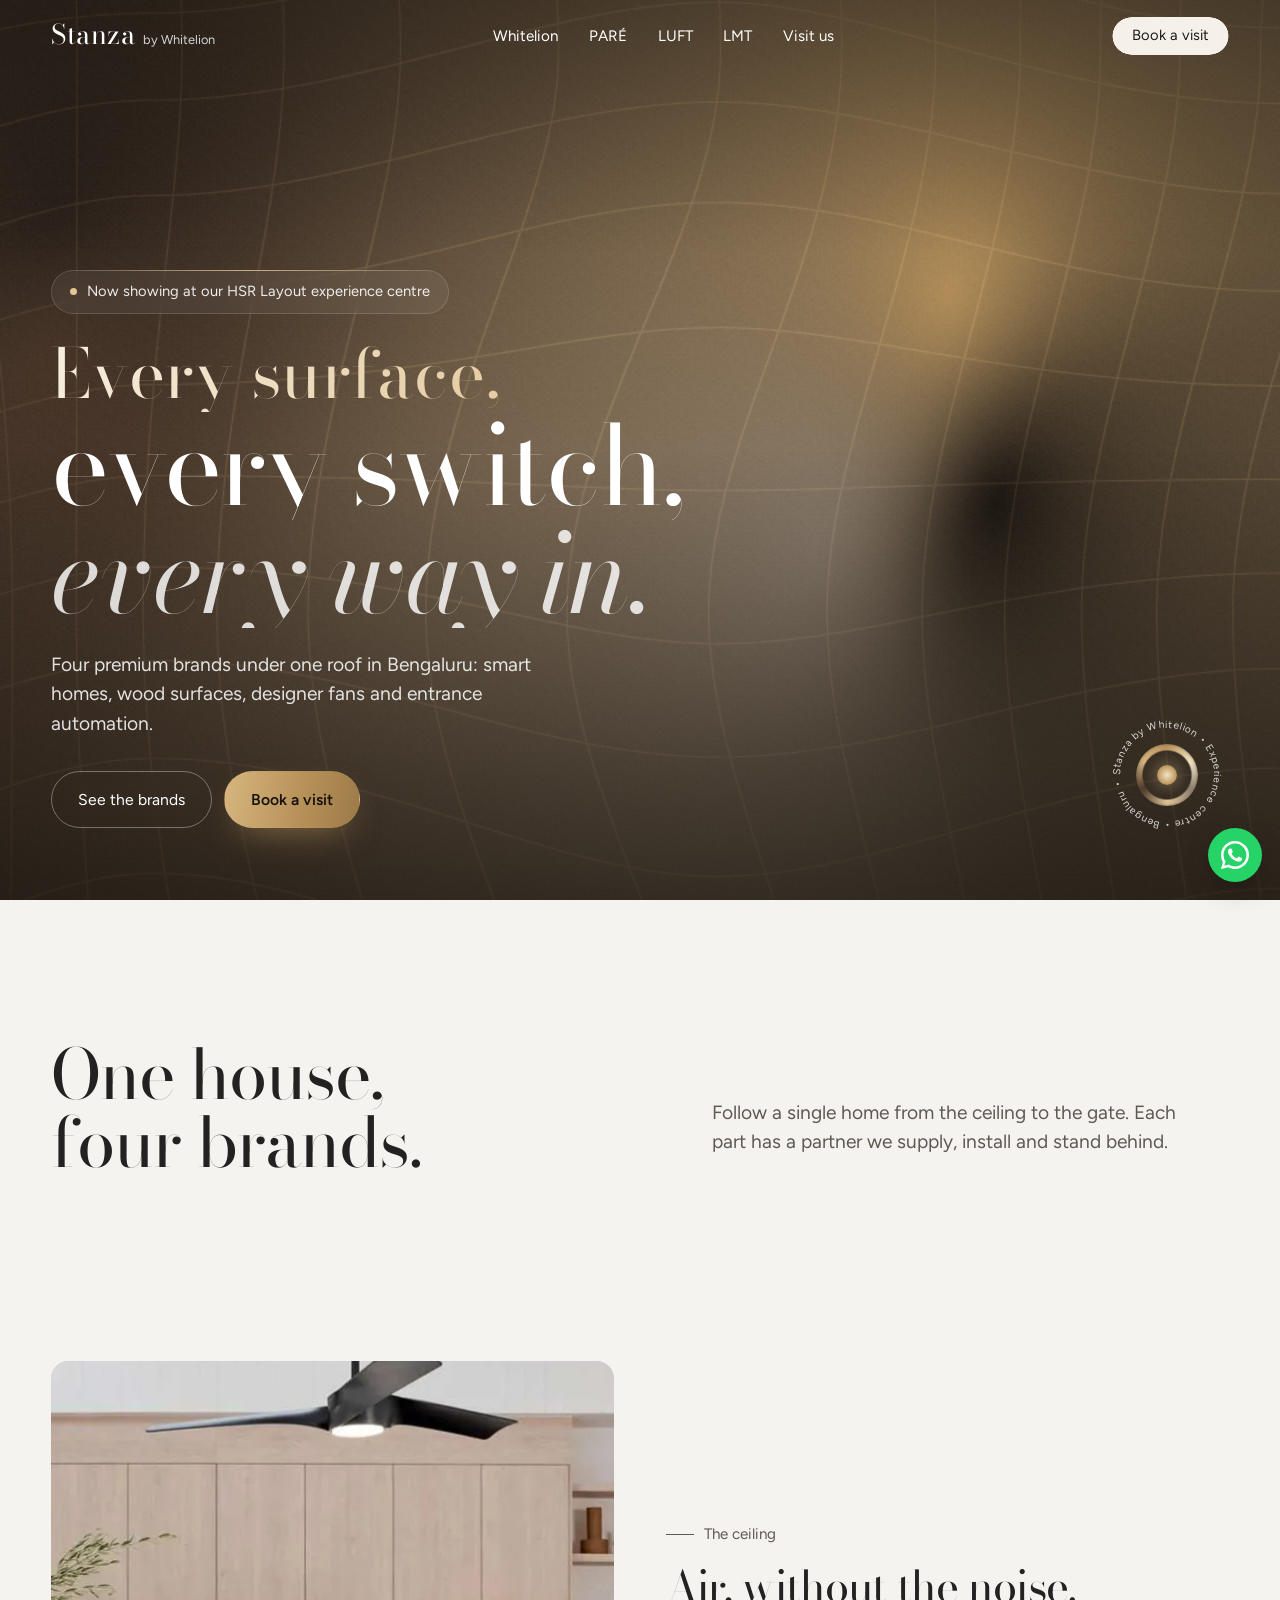
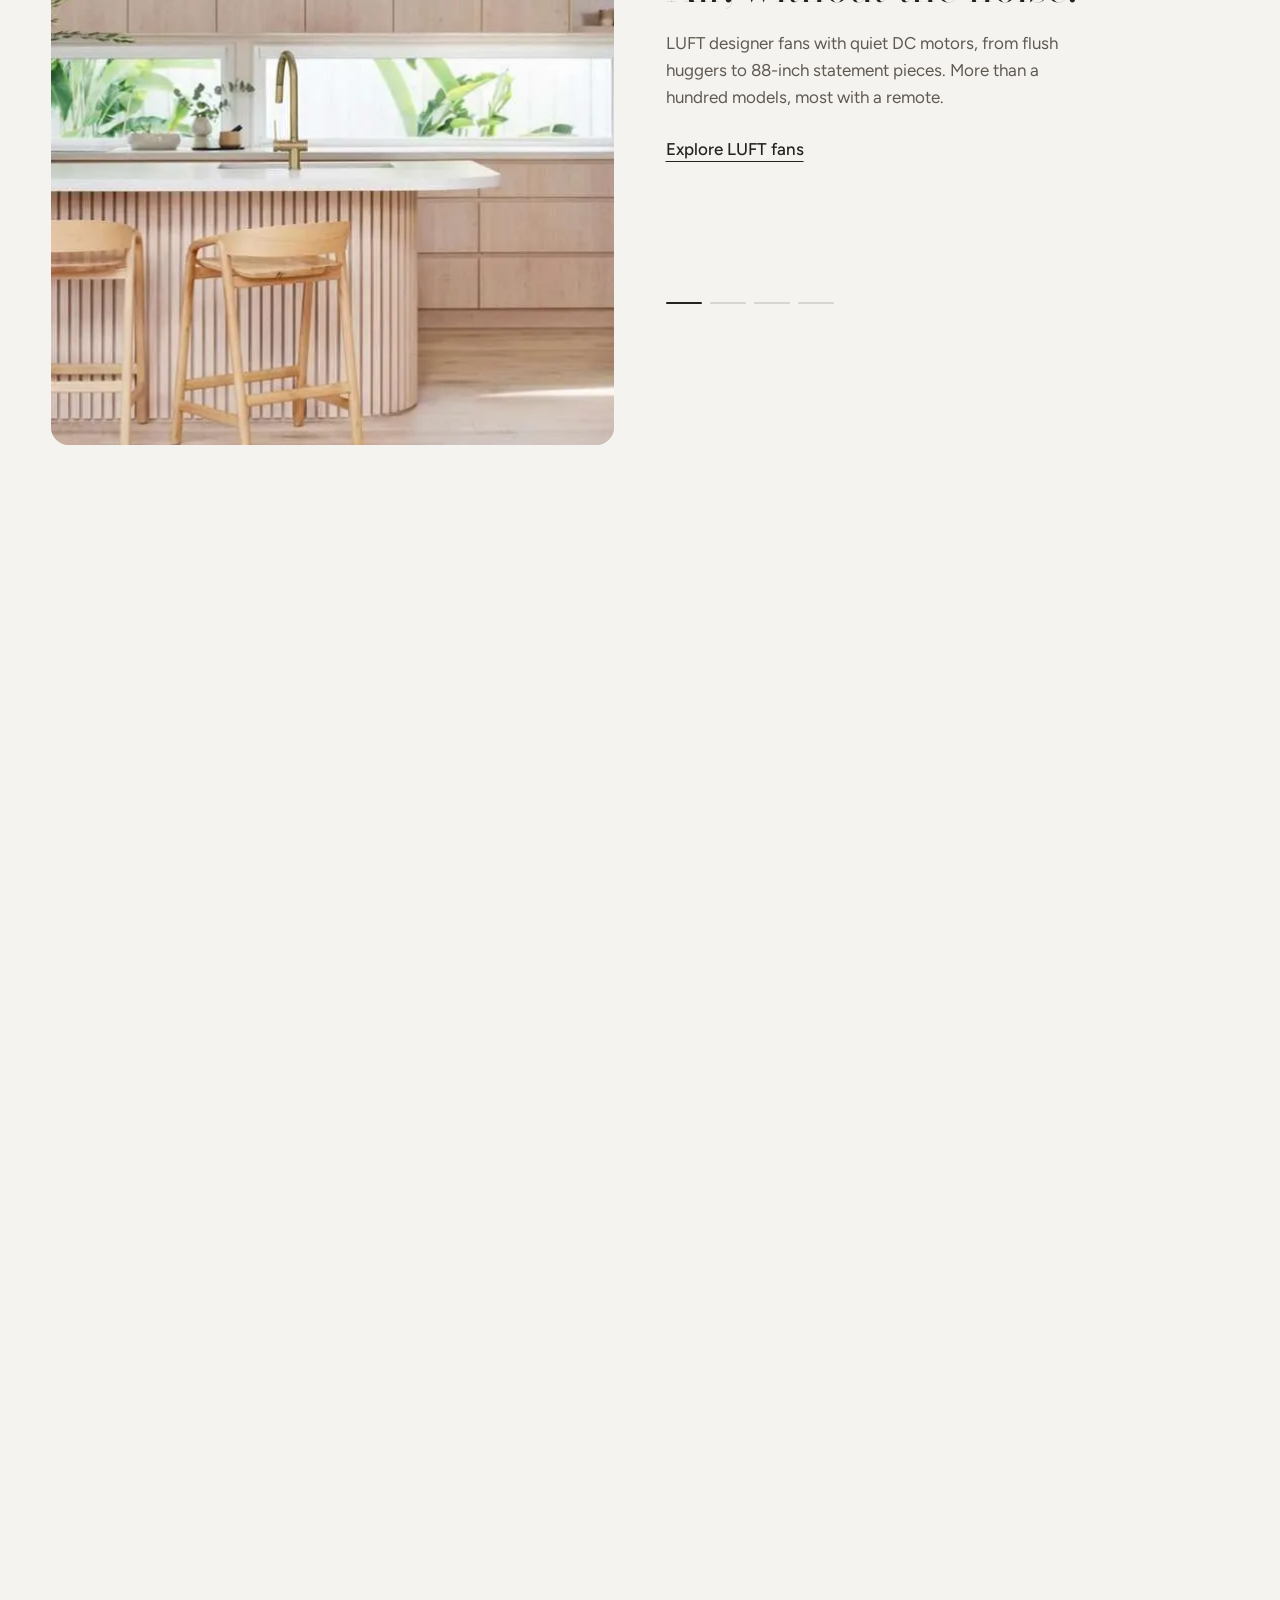
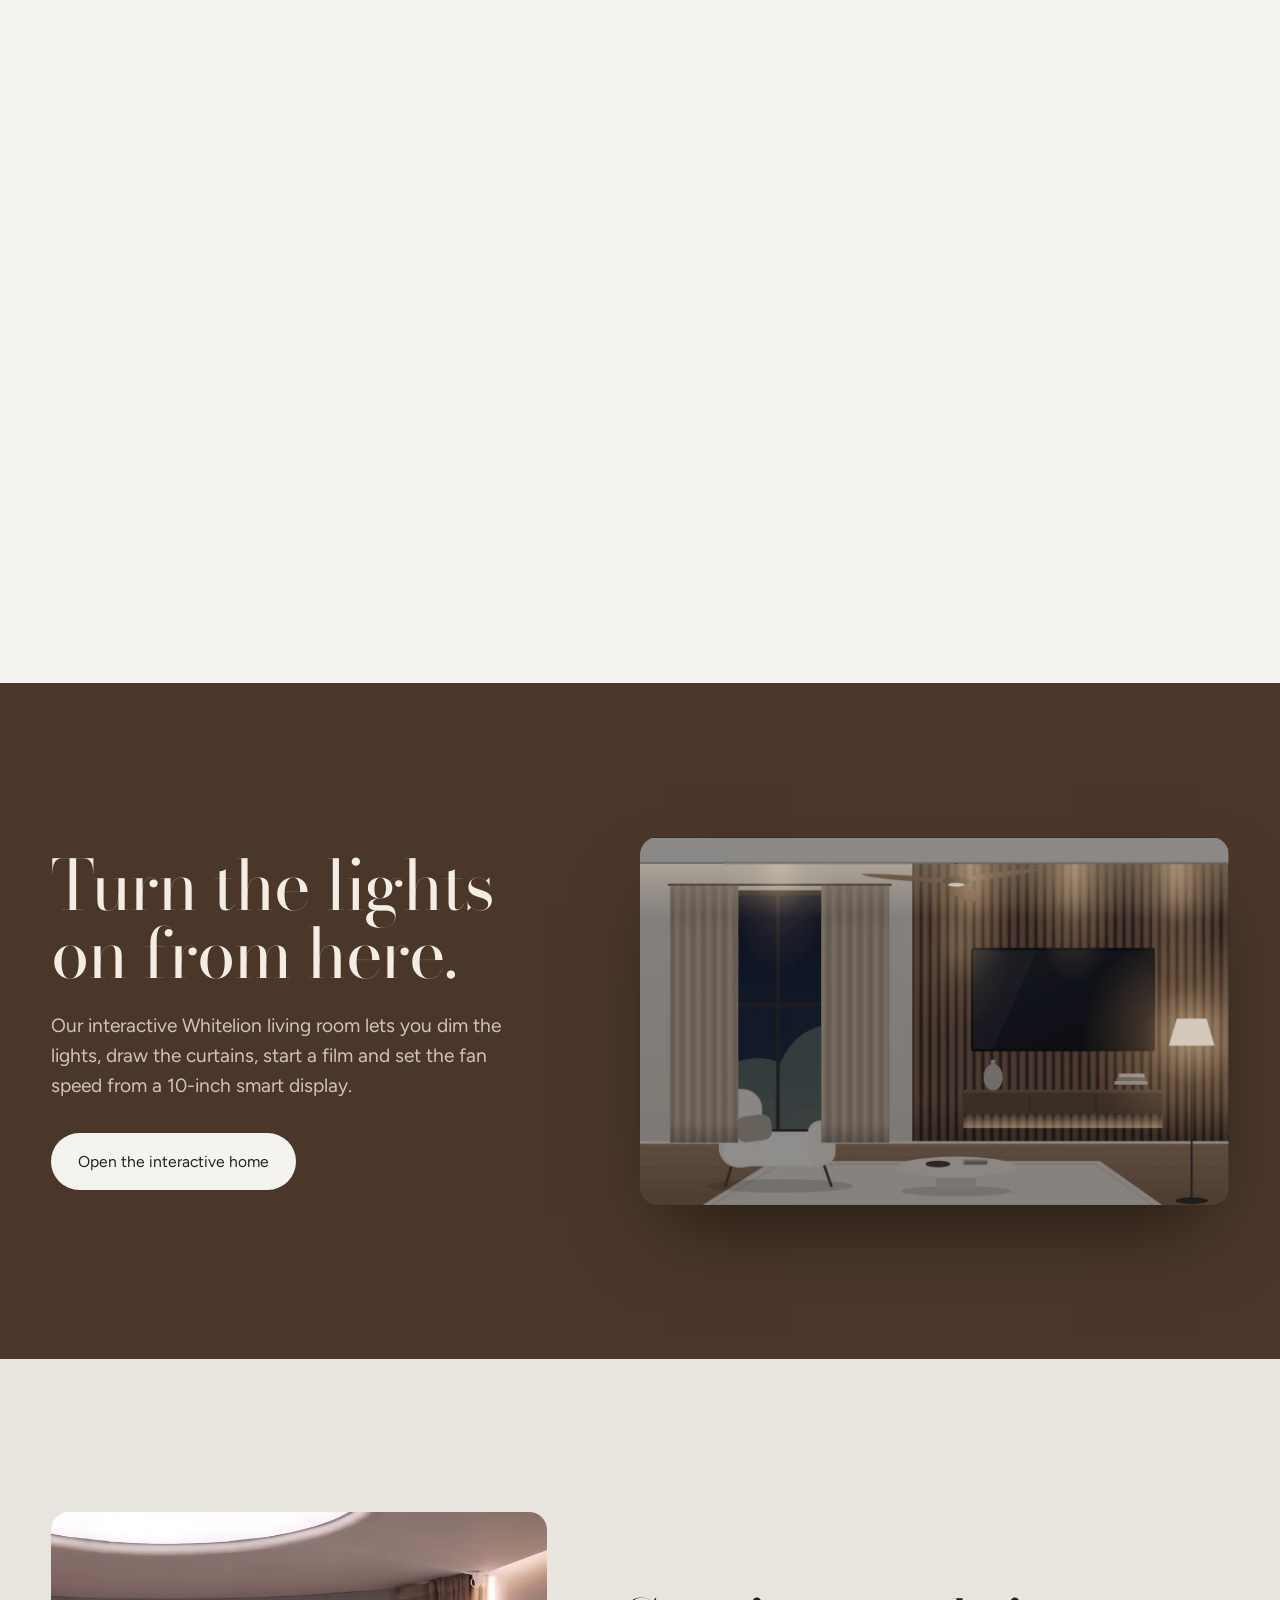
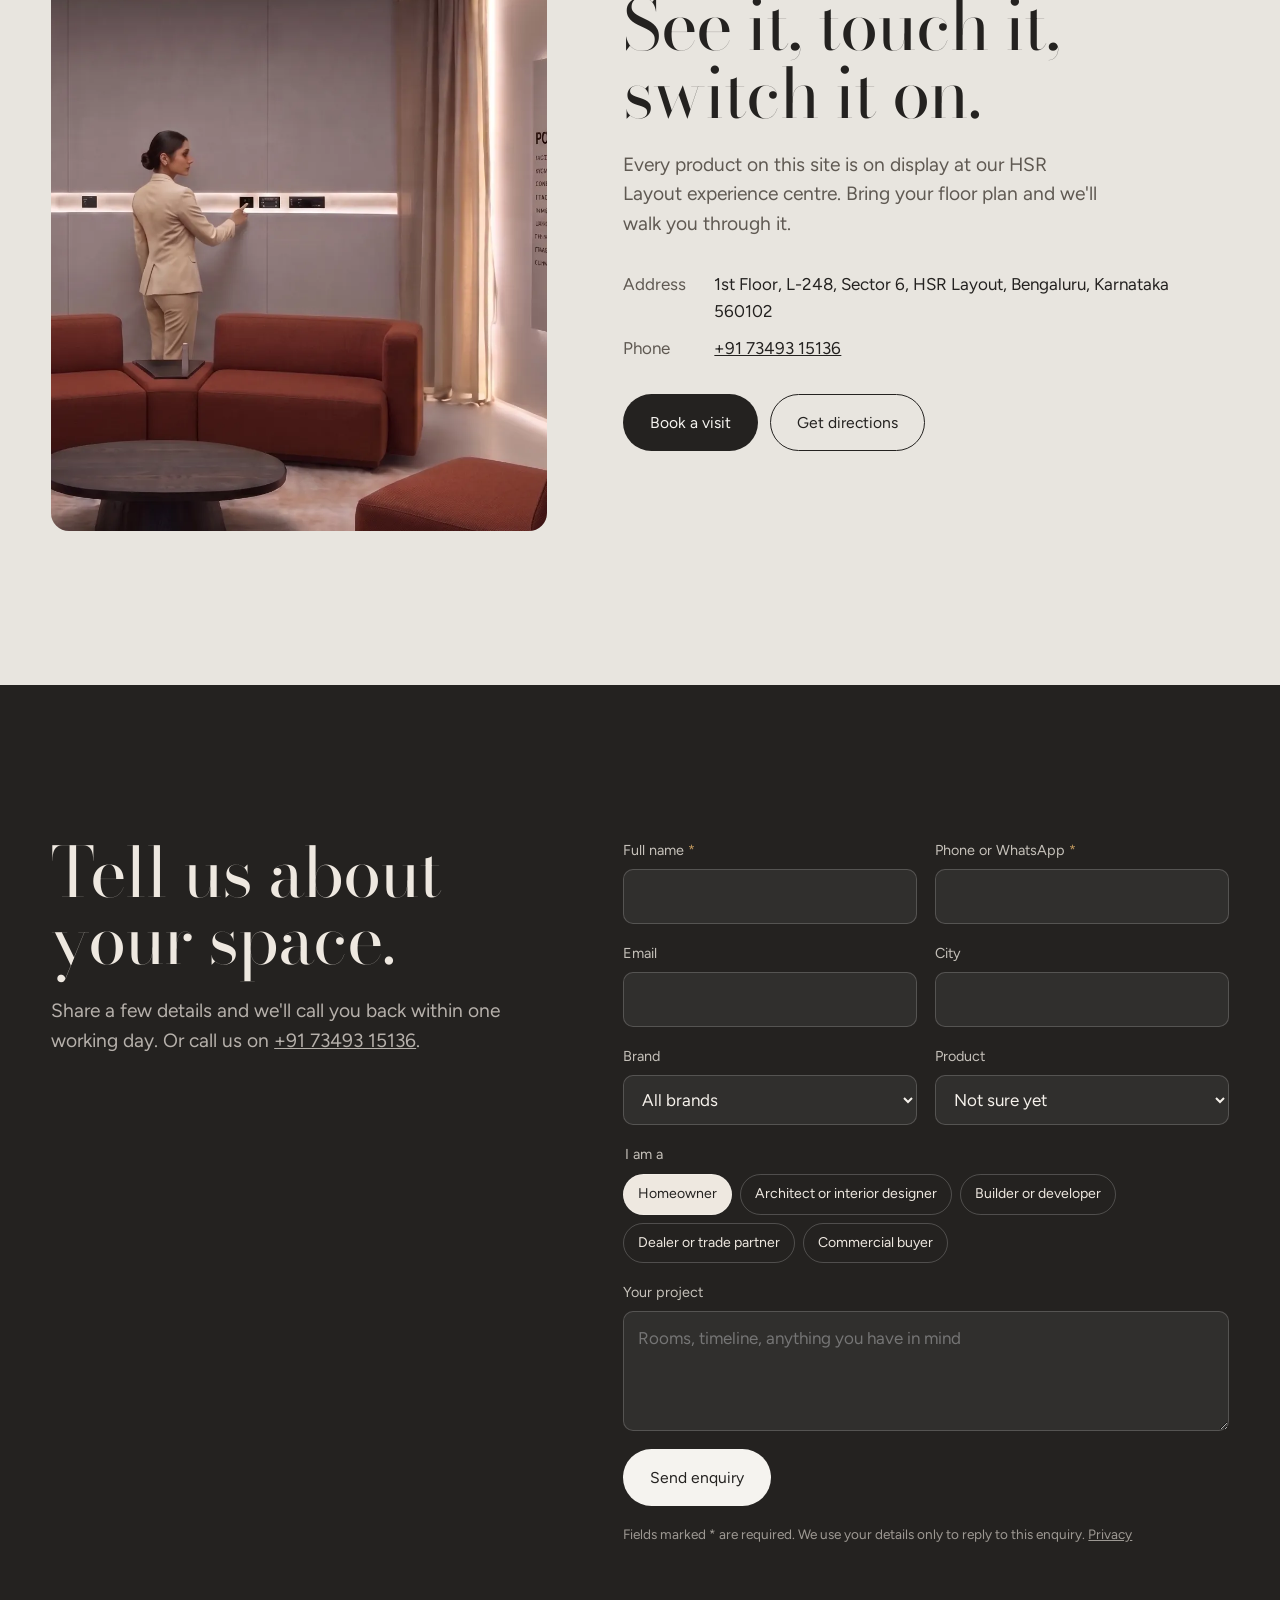
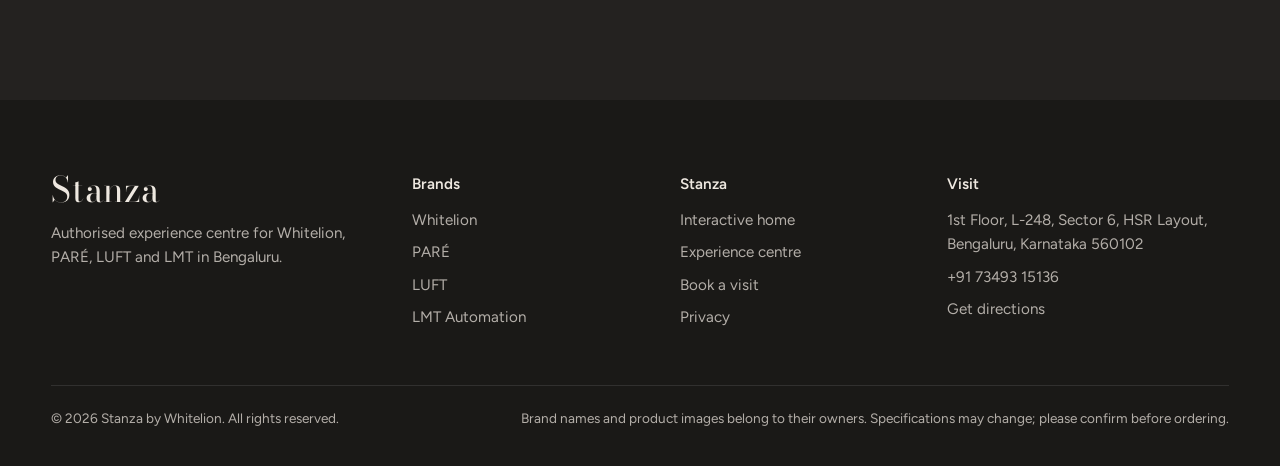
==== commit ac710a87: "New animated home hero Flowing WebGL mesh gradient in walnut and brass with a faint wireframe, glass" ====
--- a/index.html
+++ b/index.html
@@ -24,18 +24,24 @@
   <nav class="nav wrap" aria-label="Main">
     <a class="brand" href="index.html" aria-label="Stanza by Whitelion, home"><span class="brand-word">Stanza</span><span class="brand-by">by Whitelion</span></a>
     <ul class="nav-links"><li><a href="whitelion.html">Whitelion</a></li><li><a href="pare.html">PARÉ</a></li><li><a href="luft.html">LUFT</a></li><li><a href="lmt.html">LMT</a></li><li><a href="index.html#visit">Visit us</a></li></ul>
-    <a class="nav-cta" href="#enquire">Book a visit</a>
+    <a class="nav-cta goo" href="#enquire"><span class="goo-arrow" aria-hidden="true"><svg viewBox="0 0 24 24" width="13" height="13" fill="none" stroke="currentColor" stroke-width="2" stroke-linecap="round" stroke-linejoin="round"><path d="M7 17 17 7M17 7H7M17 7v10"/></svg></span><span class="goo-label">Book a visit</span></a>
+    <svg width="0" height="0" style="position:absolute" aria-hidden="true"><filter id="goo"><feGaussianBlur in="SourceGraphic" stdDeviation="4" result="b"/><feColorMatrix in="b" mode="matrix" values="1 0 0 0 0  0 1 0 0 0  0 0 1 0 0  0 0 0 19 -9" result="g"/><feComposite in="SourceGraphic" in2="g" operator="atop"/></filter></svg>
     <button class="menu-btn" aria-label="Menu" aria-expanded="false"><span></span><span></span></button>
   </nav>
 </header>
 <main id="main">
-<section class="hero" data-dark-hero>
-  <div class="hero-media"><img src="img/home/hero.webp" alt="Open living space with a slatted PARÉ ceiling looking onto a tropical garden" fetchpriority="high"></div>
+<section class="hero hero--shader" data-dark-hero>
+  <canvas class="hero-shader" aria-hidden="true"></canvas>
   <div class="hero-copy wrap">
-    <h1 class="display h-xl"><span class="hero-line"><span>Every surface,</span></span><span class="hero-line"><span>every switch,</span></span><span class="hero-line"><span>every way in.</span></span></h1>
+    <p class="glass-pill">Now showing at our HSR Layout experience centre</p>
+    <h1 class="display hero-title"><span class="hero-line"><span class="shimmer">Every surface,</span></span><span class="hero-line"><span>every switch,</span></span><span class="hero-line"><span class="ital">every way in.</span></span></h1>
     <p class="lede">Four premium brands under one roof in Bengaluru: smart homes, wood surfaces, designer fans and entrance automation.</p>
-    <div class="btn-row"><a class="btn btn-light" href="#story">See the brands</a><a class="btn btn-ghost" href="#enquire">Book a visit</a></div>
+    <div class="btn-row"><a class="btn btn-ghost" href="#story">See the brands</a><a class="btn btn-brass" href="#enquire">Book a visit</a></div>
   </div>
+  <a class="seal" href="#visit" aria-label="Visit our experience centre">
+    <span class="seal-ring" aria-hidden="true"></span>
+    <svg class="seal-text" viewBox="0 0 100 100" aria-hidden="true"><defs><path id="sealPath" d="M 50,50 m -38,0 a 38,38 0 1,1 76,0 a 38,38 0 1,1 -76,0"/></defs><text><textPath href="#sealPath" textLength="234" lengthAdjust="spacing">Stanza by Whitelion • Experience centre • Bengaluru •</textPath></text></svg>
+  </a>
 </section>
 
 <section class="story" id="story">
@@ -111,6 +117,7 @@
 <a class="wa" href="https://wa.me/917349315136" target="_blank" rel="noopener" aria-label="Chat with us on WhatsApp"><svg viewBox="0 0 24 24" aria-hidden="true"><path d="M17.5 14.4c-.3-.1-1.8-.9-2-1-.3-.1-.5-.1-.7.1-.2.3-.8 1-.9 1.2-.2.2-.3.2-.6.1-.3-.1-1.3-.5-2.4-1.5-.9-.8-1.5-1.8-1.7-2.1-.2-.3 0-.5.1-.6l.4-.5c.1-.2.2-.3.3-.5.1-.2 0-.4 0-.5l-.9-2.2c-.2-.6-.5-.5-.7-.5h-.6c-.2 0-.5.1-.8.4-.3.3-1 1-1 2.5s1.1 2.9 1.2 3.1c.1.2 2.1 3.2 5.1 4.5.7.3 1.3.5 1.7.6.7.2 1.4.2 1.9.1.6-.1 1.8-.7 2-1.4.2-.7.2-1.3.2-1.4-.1-.1-.3-.2-.6-.3zM12 21.8c-1.8 0-3.5-.5-5-1.4l-.4-.2-3.7 1 1-3.6-.2-.4C2.7 15.6 2.2 13.8 2.2 12 2.2 6.6 6.6 2.2 12 2.2c2.6 0 5.1 1 6.9 2.9 1.8 1.8 2.9 4.3 2.9 6.9 0 5.4-4.4 9.8-9.8 9.8zm8.4-18.2C18.2 1.3 15.2 0 12 0 5.4 0 0 5.4 0 12c0 2.1.6 4.2 1.6 6L0 24l6.2-1.6c1.8 1 3.8 1.5 5.8 1.5 6.6 0 12-5.4 12-12 0-3.2-1.2-6.2-3.6-8.4z"/></svg></a>
 <script src="assets/vendor/gsap.min.js"></script>
 <script src="assets/vendor/ScrollTrigger.min.js"></script>
+<script src="assets/js/hero-shader.js"></script>
 <script src="assets/js/main.js"></script>
 </body>
 </html>
--- a/assets/css/style.css
+++ b/assets/css/style.css
@@ -512,3 +512,83 @@
   .room-hint { display: none; }
 }
 html:has(dialog[open]) { overflow: hidden; }
+
+/* Story chapters on desktop: one at a time, never overlapping */
+@media (min-width: 901px) {
+  .story-stage.is-pinned .chapter {
+    opacity: 0; visibility: hidden; transform: translateY(28px);
+    transition: opacity .35s ease, transform .35s ease, visibility 0s linear .35s;
+  }
+  .story-stage.is-pinned .chapter.is-active {
+    opacity: 1; visibility: visible; transform: none;
+    transition: opacity .9s var(--ease) .35s, transform 1.1s var(--ease) .35s, visibility 0s linear .35s;
+  }
+  .story-stage.is-pinned .story-pics img { opacity: 0; transform: scale(1.06); transition: opacity 1s ease, transform 1.6s var(--ease); }
+  .story-stage.is-pinned .story-pics img.is-active { opacity: 1; transform: none; }
+}
+
+/* ---------- Shader hero (home) ---------- */
+@font-face {
+  font-family: "Bodoni Moda";
+  src: url("../fonts/bodoni-moda-italic.woff") format("woff");
+  font-weight: 400 900;
+  font-style: italic;
+  font-display: swap;
+}
+.hero--shader { background: radial-gradient(120% 90% at 70% 30%, #6B5038 0%, #2A211B 45%, #14100D 100%); }
+.hero--shader::after { background: linear-gradient(180deg, rgba(10,8,6,.35) 0%, rgba(10,8,6,0) 28%, rgba(10,8,6,0) 50%, rgba(10,8,6,.55) 100%); }
+.hero-shader { position: absolute; inset: 0; width: 100%; height: 100%; display: block; opacity: 0; transition: opacity 1.6s ease; }
+.hero-shader.ready { opacity: 1; }
+.hero-title { font-size: clamp(3.2rem, 8.6vw, 8.6rem); max-width: 12ch; }
+.hero-title .shimmer {
+  font-size: .62em; letter-spacing: .01em; padding-bottom: .08em;
+  background: linear-gradient(105deg, #F6EEDF 0%, #E2C597 28%, #B8925A 50%, #F1DFC0 72%, #F6EEDF 100%);
+  background-size: 260% 100%; -webkit-background-clip: text; background-clip: text; color: transparent;
+  animation: shimmer 10s linear infinite;
+}
+.hero-title .ital { font-style: italic; font-weight: 400; color: rgba(255,255,255,.82); }
+@keyframes shimmer { from { background-position: 0% 50%; } to { background-position: 260% 50%; } }
+
+.glass-pill {
+  position: relative; display: inline-flex; align-items: center; gap: 10px; margin: 0 0 26px;
+  padding: 9px 18px; border-radius: 999px; font-size: .92rem; color: rgba(255,255,255,.9);
+  background: rgba(255,255,255,.06); border: 1px solid rgba(255,255,255,.14);
+  -webkit-backdrop-filter: blur(12px); backdrop-filter: blur(12px);
+}
+.glass-pill::before { content: ""; position: absolute; top: -1px; left: 14px; right: 14px; height: 1px; background: linear-gradient(90deg, transparent, rgba(226,197,151,.8), transparent); }
+.glass-pill::after { content: ""; order: -1; width: 7px; height: 7px; border-radius: 50%; background: #E2C597; box-shadow: 0 0 0 0 rgba(226,197,151,.6); animation: ping 2.4s ease-out infinite; }
+@keyframes ping { 0% { box-shadow: 0 0 0 0 rgba(226,197,151,.55); } 80%, 100% { box-shadow: 0 0 0 9px rgba(226,197,151,0); } }
+
+.btn-brass { background: linear-gradient(100deg, #D7B67F 0%, #B8925A 55%, #9C7A48 100%); color: #17120C; font-weight: 600; box-shadow: 0 14px 34px -14px rgba(184,146,90,.7); }
+.btn-brass:hover { transform: translateY(-1px) scale(1.02); filter: brightness(1.06); }
+.hero .btn-ghost { color: #fff; border-color: rgba(255,255,255,.35); -webkit-backdrop-filter: blur(6px); backdrop-filter: blur(6px); }
+.hero .btn-ghost:hover { border-color: rgba(226,197,151,.7); background: rgba(255,255,255,.08); }
+.btn:active { transform: scale(.97); }
+
+/* Rotating seal with a pulsing brass ring */
+.seal { position: absolute; z-index: 3; right: var(--gutter); bottom: clamp(36px, 7vh, 80px); width: 124px; height: 124px; display: block; color: #fff; }
+.seal-ring {
+  position: absolute; inset: 31px; border-radius: 50%;
+  background: conic-gradient(#B8925A, #F3E3C3, #8C7F71, #E2C597, #4A3729, #D7B67F, #B8925A);
+  -webkit-mask: radial-gradient(circle, transparent 54%, #000 58%, #000 70%, transparent 74%);
+  mask: radial-gradient(circle, transparent 54%, #000 58%, #000 70%, transparent 74%);
+  filter: blur(1.5px) drop-shadow(0 0 10px rgba(226,197,151,.55));
+  animation: spin 7s linear infinite, pulse 3.2s ease-in-out infinite;
+}
+.seal::after { content: ""; position: absolute; inset: 52px; border-radius: 50%; background: radial-gradient(circle, #F3E3C3, #B8925A 70%); box-shadow: 0 0 18px rgba(226,197,151,.6); transition: transform .5s var(--ease); }
+.seal:hover::after { transform: scale(1.25); }
+.seal-text { position: absolute; inset: 0; width: 100%; height: 100%; overflow: visible; animation: spin 22s linear infinite; }
+.seal-text text { font-family: var(--sans); font-size: 8.2px; letter-spacing: .9px; fill: rgba(255,255,255,.82); }
+@keyframes spin { to { transform: rotate(360deg); } }
+@keyframes pulse { 0%, 100% { opacity: .75; scale: 1; } 50% { opacity: 1; scale: 1.06; } }
+@media (max-width: 760px) { .seal { display: none; } }
+
+/* Gooey "Book a visit" button in the header */
+.nav-cta.goo { position: relative; padding: 0; border: 0; background: none; display: inline-flex; align-items: center; filter: url(#goo); --cta-bg: var(--graphite); --cta-fg: var(--paper); }
+.nav-cta.goo:hover { background: none; }
+.on-dark:not(.scrolled) .nav-cta.goo { --cta-bg: #F5F1EA; --cta-fg: #1C1A18; }
+.goo-label { position: relative; z-index: 1; display: inline-block; padding: 10px 20px; border-radius: 999px; background: var(--cta-bg); color: var(--cta-fg); font-size: .92rem; line-height: 1.2; transition: background-color .4s, color .4s; }
+.goo-arrow { position: absolute; left: 6px; top: 50%; width: 34px; height: 34px; margin-top: -17px; border-radius: 50%; background: var(--cta-bg); color: var(--cta-fg); display: grid; place-items: center; transition: transform .55s var(--ease), background-color .4s, color .4s; }
+.nav-cta.goo:hover .goo-arrow, .nav-cta.goo:focus-visible .goo-arrow { transform: translateX(-42px) rotate(0deg); }
+@media (prefers-reduced-motion: reduce) { .hero-title .shimmer, .seal-ring, .seal-text, .glass-pill::after { animation: none; } }
+@media (max-width: 900px) { .nav-cta.goo { display: none; } }
